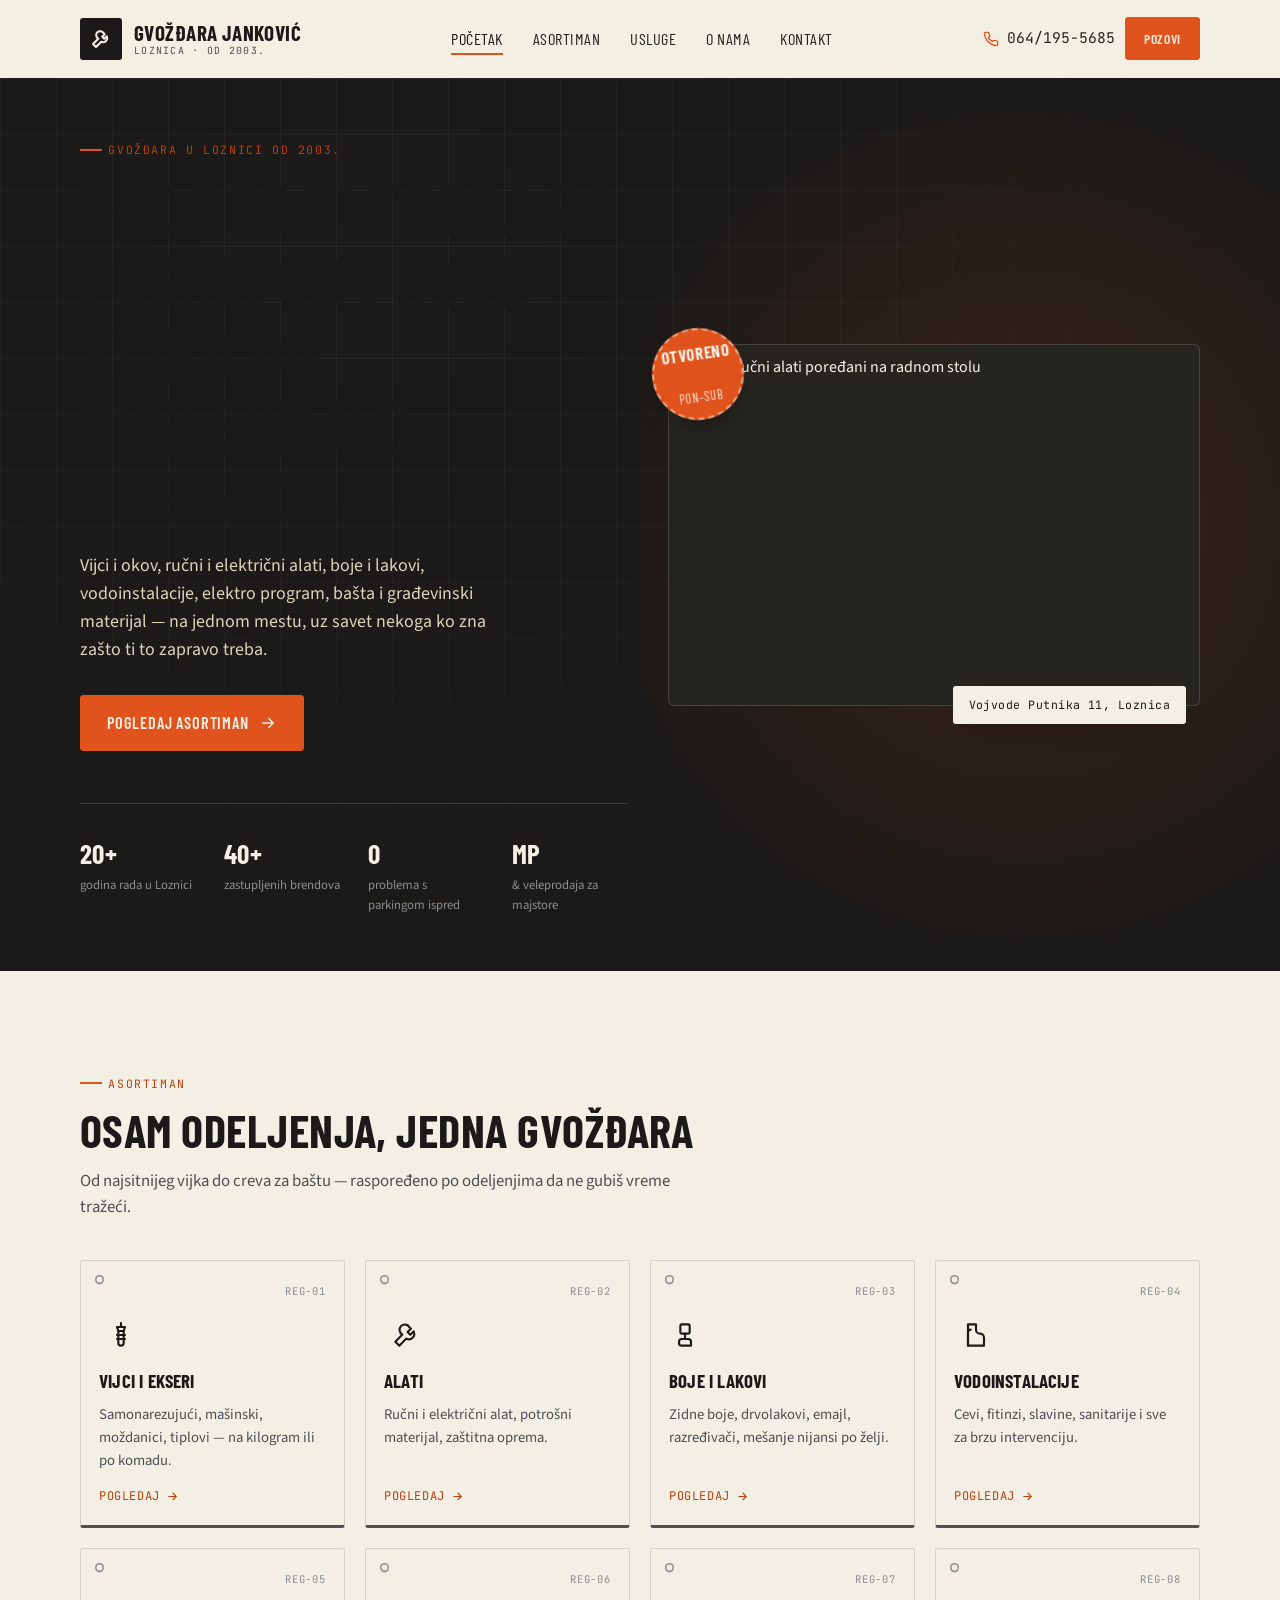
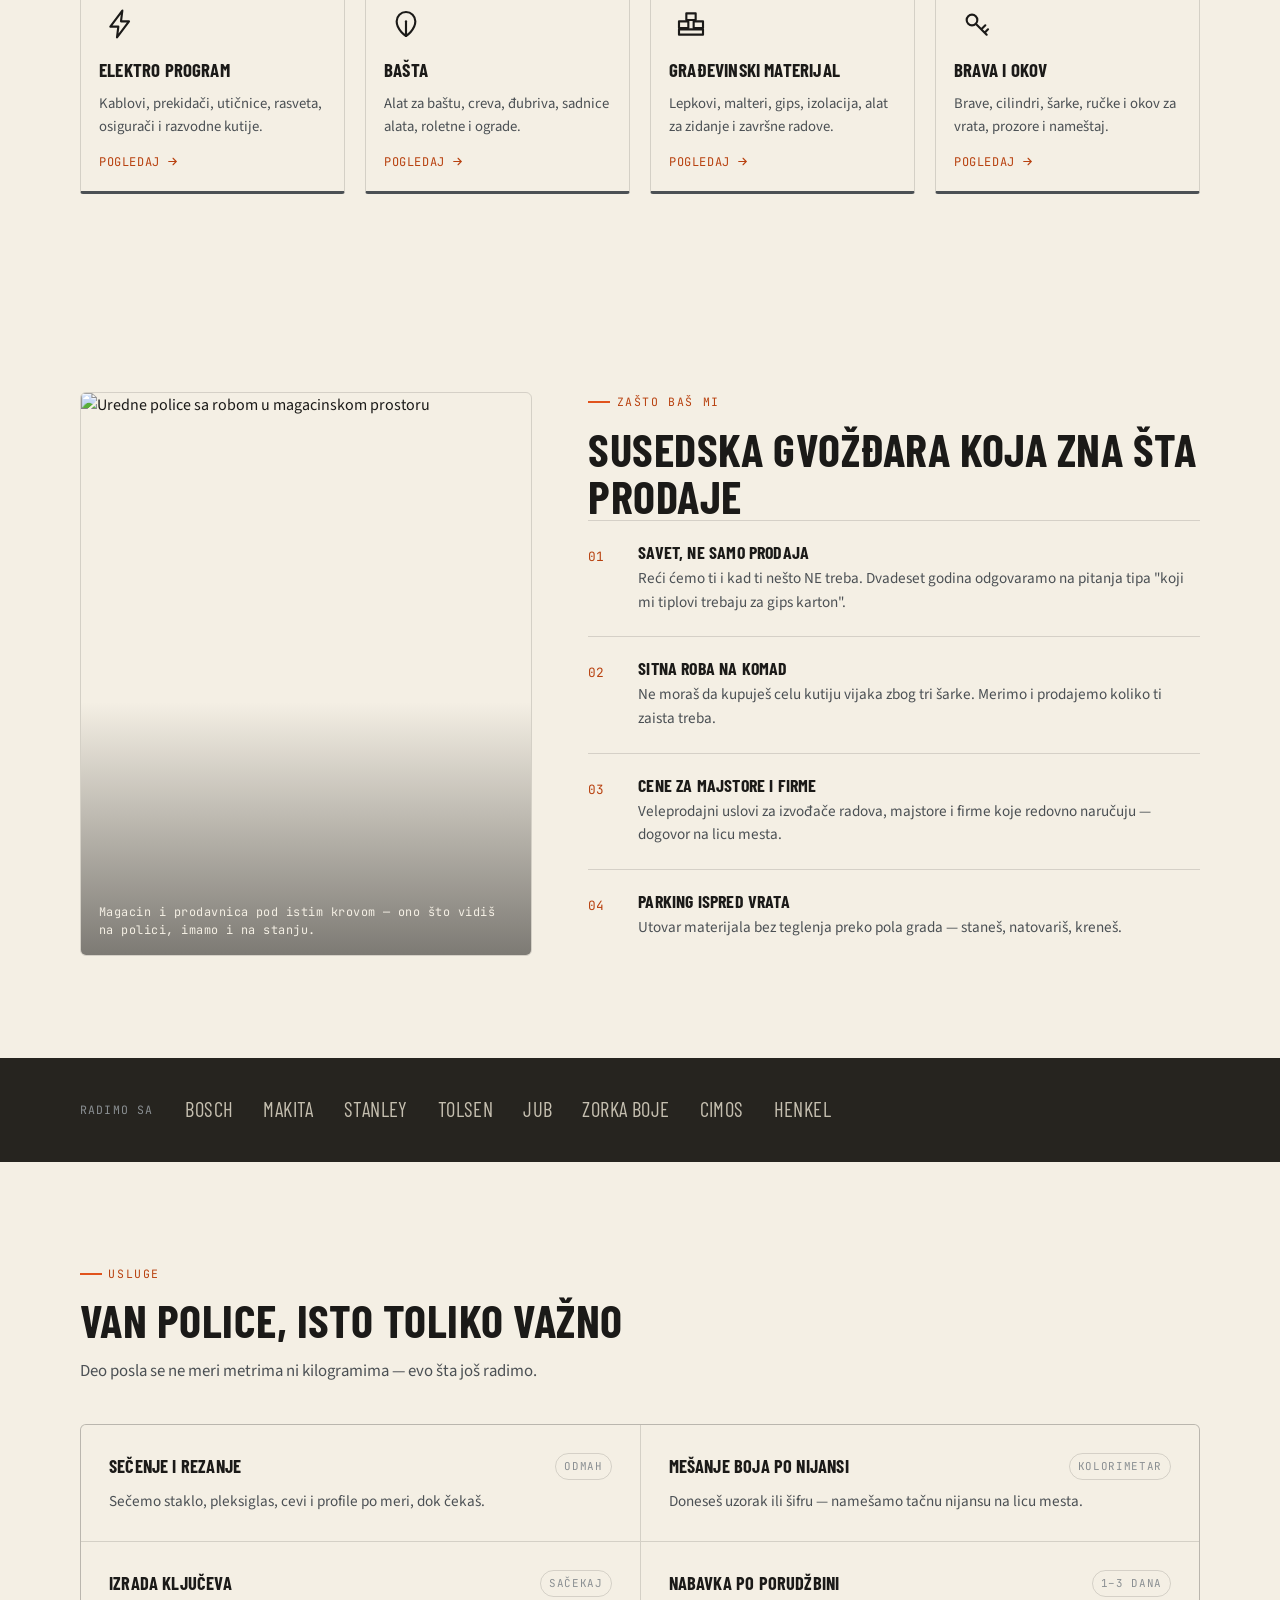
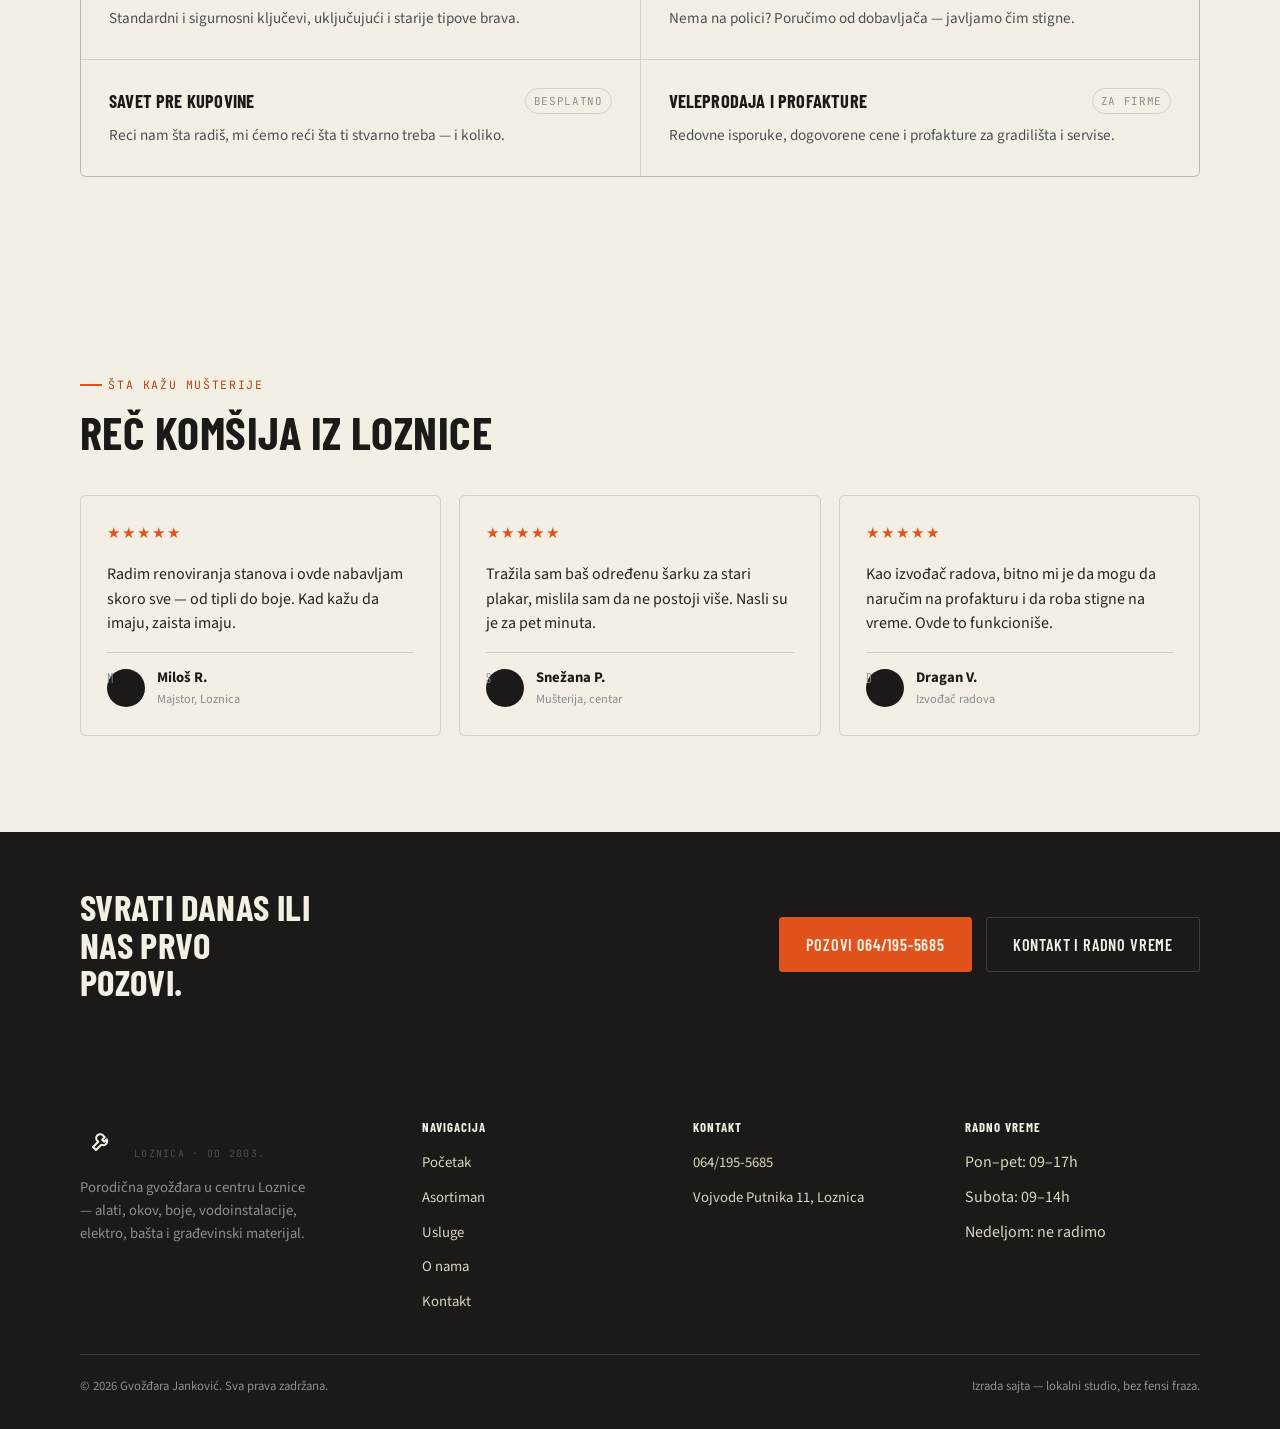
==== GvozdjaraKod/index.html @ a1b4991c "PocetniFajlovi" ====
<!doctype html>
<html lang="sr-Latn">
<head>
<meta charset="UTF-8">
<meta name="viewport" content="width=device-width, initial-scale=1.0">
<title>Gvožđara Janković — Alati, okov i građevinski materijal | Loznica</title>
<meta name="description" content="Gvožđara Janković u Loznici: vijci i okov, alati, boje i lakovi, vodoinstalacije, elektro program, bašta i građevinski materijal. Preko 20 godina na Vojvode Putnika 11.">
<link rel="canonical" href="https://gvozdjara-jankovic.rs/">

<meta property="og:type" content="website">
<meta property="og:site_name" content="Gvožđara Janković">
<meta property="og:title" content="Gvožđara Janković — Alati, okov i građevinski materijal | Loznica">
<meta property="og:description" content="Sve za majstore i domaćinstvo na jednom mestu — vijci, alati, boje, vodoinstalacije, elektro, bašta i građevinski materijal. Vojvode Putnika 11, Loznica.">
<meta property="og:image" content="https://images.unsplash.com/photo-1632496497047-706290273235?auto=format&fit=crop&w=1200&q=80">
<meta property="og:locale" content="sr_RS">
<meta name="twitter:card" content="summary_large_image">

<link rel="icon" type="image/svg+xml" href="assets/favicon.svg">
<link rel="preconnect" href="https://fonts.googleapis.com">
<link rel="preconnect" href="https://fonts.gstatic.com" crossorigin>
<link href="https://fonts.googleapis.com/css2?family=Barlow+Condensed:wght@500;600;700&family=Source+Sans+3:wght@400;500;600;700&family=JetBrains+Mono:wght@500&display=swap" rel="stylesheet">
<link rel="stylesheet" href="styles.css">
</head>
<body>

<a class="skip-link" href="#main">Preskoči na sadržaj</a>

<header class="site-header">
  <div class="container header-inner">
    <a class="brand" href="index.html" aria-label="Gvožđara Janković — početna">
      <span class="brand-mark" aria-hidden="true">
        <svg viewBox="0 0 24 24" fill="none" stroke="#F4EFE4" stroke-width="2" stroke-linecap="round" stroke-linejoin="round"><path d="M14.7 6.3a4 4 0 1 0-5.4 5.4L4 17l3 3 5.3-5.3a4 4 0 0 0 5.4-5.4l-2.5 2.5-2-2 2.5-2.5z"/></svg>
      </span>
      <span class="brand-text">
        <strong>Gvožđara Janković</strong>
        <span>Loznica · od 2003.</span>
      </span>
    </a>

    <nav class="main-nav" aria-label="Glavna navigacija">
      <ul>
        <li><a href="index.html" aria-current="page">Početak</a></li>
        <li><a href="asortiman.html">Asortiman</a></li>
        <li><a href="index.html#usluge">Usluge</a></li>
        <li><a href="o-nama.html">O nama</a></li>
        <li><a href="kontakt.html">Kontakt</a></li>
      </ul>
    </nav>

    <div class="header-actions">
      <a class="phone-link" href="tel:+381641955685">
        <svg viewBox="0 0 24 24" fill="none" stroke="currentColor" stroke-width="2" stroke-linecap="round" stroke-linejoin="round"><path d="M22 16.92v3a2 2 0 0 1-2.18 2 19.79 19.79 0 0 1-8.63-3.07 19.5 19.5 0 0 1-6-6 19.79 19.79 0 0 1-3.07-8.67A2 2 0 0 1 4.11 2h3a2 2 0 0 1 2 1.72c.127.96.361 1.903.7 2.81a2 2 0 0 1-.45 2.11L8.09 9.91a16 16 0 0 0 6 6l1.27-1.27a2 2 0 0 1 2.11-.45c.907.339 1.85.573 2.81.7A2 2 0 0 1 22 16.92z"/></svg>
        064/195-5685
      </a>
      <a class="btn btn-primary btn-sm" href="tel:+381641955685">Pozovi</a>
      <button class="nav-toggle" aria-label="Otvori meni" aria-expanded="false" aria-controls="mobile-nav">
        <svg class="icon-open" viewBox="0 0 24 24" fill="none" stroke="currentColor" stroke-width="2" stroke-linecap="round"><path d="M3 6h18M3 12h18M3 18h18"/></svg>
        <svg class="icon-close" viewBox="0 0 24 24" fill="none" stroke="currentColor" stroke-width="2" stroke-linecap="round"><path d="M6 6l12 12M18 6L6 18"/></svg>
      </button>
    </div>
  </div>
</header>

<nav class="mobile-nav" id="mobile-nav" aria-label="Mobilna navigacija">
  <ul>
    <li><a href="index.html">Početak</a></li>
    <li><a href="asortiman.html">Asortiman</a></li>
    <li><a href="index.html#usluge">Usluge</a></li>
    <li><a href="o-nama.html">O nama</a></li>
    <li><a href="kontakt.html">Kontakt</a></li>
  </ul>
  <div class="mobile-contact">
    <a href="tel:+381641955685">064/195-5685</a>
    <span>Vojvode Putnika 11, Loznica</span>
    <span>Radnim danima 09–17h · subotom 09–14h</span>
  </div>
</nav>

<main id="main">

  <!-- HERO -->
  <section class="hero">
    <div class="container hero-inner">
      <div class="hero-copy">
        <span class="kicker">Gvožđara u Loznici od 2003.</span>
        <h1>Sve što ti treba za posao, od prvog vijka do poslednjeg premaza.</h1>
        <p class="hero-sub">Vijci i okov, ručni i električni alati, boje i lakovi, vodoinstalacije, elektro program, bašta i građevinski materijal — na jednom mestu, uz savet nekoga ko zna zašto ti to zapravo treba.</p>
        <div class="hero-cta">
          <a class="btn btn-primary" href="asortiman.html">
            Pogledaj asortiman
            <svg viewBox="0 0 24 24" fill="none" stroke="currentColor" stroke-width="2" stroke-linecap="round" stroke-linejoin="round"><path d="M5 12h14M13 6l6 6-6 6"/></svg>
          </a>
          <a class="btn btn-outline" href="https://www.google.com/maps/place/Gvozdjara/@44.53422077107398,19.223158176831543,17z" target="_blank" rel="noopener">
            Kako do nas
          </a>
        </div>

        <div class="hero-trust">
          <div class="trust-item"><strong>20+</strong><span>godina rada u Loznici</span></div>
          <div class="trust-item"><strong>40+</strong><span>zastupljenih brendova</span></div>
          <div class="trust-item"><strong>0</strong><span>problema s parkingom ispred</span></div>
          <div class="trust-item"><strong>MP</strong><span>&amp; veleprodaja za majstore</span></div>
        </div>
      </div>

      <div class="hero-visual">
        <div class="hero-frame">
          <!-- Photo: Alexander Andrews, Unsplash (unsplash.com/photos/4P6J1ns-FZo) -->
          <img src="https://images.unsplash.com/photo-1632496497047-706290273235?auto=format&fit=crop&w=1200&q=80" alt="Razni ručni alati poređani na radnom stolu" loading="eager" width="1200" height="800">
        </div>
        <div class="hero-badge" aria-hidden="true"><strong>OTVORENO</strong>pon–sub</div>
        <div class="hero-caption">Vojvode Putnika 11, Loznica</div>
      </div>
    </div>
  </section>

  <!-- CATEGORIES -->
  <section id="asortiman" aria-labelledby="cat-heading">
    <div class="container">
      <div class="section-head reveal">
        <span class="kicker">Asortiman</span>
        <h2 id="cat-heading">Osam odeljenja, jedna gvožđara</h2>
        <p>Od najsitnijeg vijka do creva za baštu — raspoređeno po odeljenjima da ne gubiš vreme tražeći.</p>
      </div>

      <div class="category-grid reveal-stagger">

        <a class="category-card" href="asortiman.html#vijci">
          <span class="tag-code">REG-01</span>
          <span class="card-icon" aria-hidden="true">
            <svg viewBox="0 0 24 24" fill="none" stroke="currentColor" stroke-width="1.6" stroke-linecap="round" stroke-linejoin="round"><path d="M12 3v3M9 6h6l-1 3H10L9 6z"/><path d="M10 9v9a2 2 0 0 0 4 0V9"/><path d="M9 15h6M9 12h6"/></svg>
          </span>
          <h3>Vijci i ekseri</h3>
          <p>Samonarezujući, mašinski, moždanici, tiplovi — na kilogram ili po komadu.</p>
          <span class="card-link">Pogledaj<svg viewBox="0 0 24 24" fill="none" stroke="currentColor" stroke-width="2" stroke-linecap="round"><path d="M5 12h14M13 6l6 6-6 6"/></svg></span>
        </a>

        <a class="category-card" href="asortiman.html#alati">
          <span class="tag-code">REG-02</span>
          <span class="card-icon" aria-hidden="true">
            <svg viewBox="0 0 24 24" fill="none" stroke="currentColor" stroke-width="1.6" stroke-linecap="round" stroke-linejoin="round"><path d="M14.7 6.3a4 4 0 1 0-5.4 5.4L4 17l3 3 5.3-5.3a4 4 0 0 0 5.4-5.4l-2.5 2.5-2-2 2.5-2.5z"/></svg>
          </span>
          <h3>Alati</h3>
          <p>Ručni i električni alat, potrošni materijal, zaštitna oprema.</p>
          <span class="card-link">Pogledaj<svg viewBox="0 0 24 24" fill="none" stroke="currentColor" stroke-width="2" stroke-linecap="round"><path d="M5 12h14M13 6l6 6-6 6"/></svg></span>
        </a>

        <a class="category-card" href="asortiman.html#boje">
          <span class="tag-code">REG-03</span>
          <span class="card-icon" aria-hidden="true">
            <svg viewBox="0 0 24 24" fill="none" stroke="currentColor" stroke-width="1.6" stroke-linecap="round" stroke-linejoin="round"><rect x="4" y="4" width="7" height="7" rx="1"/><path d="M7.5 11v4"/><path d="M5 15h5a2 2 0 0 1 2 2v3H5a2 2 0 0 1-2-2v-1a2 2 0 0 1 2-2z"/></svg>
          </span>
          <h3>Boje i lakovi</h3>
          <p>Zidne boje, drvolakovi, emajl, razređivači, mešanje nijansi po želji.</p>
          <span class="card-link">Pogledaj<svg viewBox="0 0 24 24" fill="none" stroke="currentColor" stroke-width="2" stroke-linecap="round"><path d="M5 12h14M13 6l6 6-6 6"/></svg></span>
        </a>

        <a class="category-card" href="asortiman.html#vodoinstalacije">
          <span class="tag-code">REG-04</span>
          <span class="card-icon" aria-hidden="true">
            <svg viewBox="0 0 24 24" fill="none" stroke="currentColor" stroke-width="1.6" stroke-linecap="round" stroke-linejoin="round"><path d="M6 4h6v4a3 3 0 0 0 3 3v0a3 3 0 0 1 3 3v6H6z"/><path d="M6 20V10a2 2 0 0 1 2-2"/></svg>
          </span>
          <h3>Vodoinstalacije</h3>
          <p>Cevi, fitinzi, slavine, sanitarije i sve za brzu intervenciju.</p>
          <span class="card-link">Pogledaj<svg viewBox="0 0 24 24" fill="none" stroke="currentColor" stroke-width="2" stroke-linecap="round"><path d="M5 12h14M13 6l6 6-6 6"/></svg></span>
        </a>

        <a class="category-card" href="asortiman.html#elektro">
          <span class="tag-code">REG-05</span>
          <span class="card-icon" aria-hidden="true">
            <svg viewBox="0 0 24 24" fill="none" stroke="currentColor" stroke-width="1.6" stroke-linecap="round" stroke-linejoin="round"><path d="M13 2 4 14h6l-1 8 9-12h-6l1-8z"/></svg>
          </span>
          <h3>Elektro program</h3>
          <p>Kablovi, prekidači, utičnice, rasveta, osigurači i razvodne kutije.</p>
          <span class="card-link">Pogledaj<svg viewBox="0 0 24 24" fill="none" stroke="currentColor" stroke-width="2" stroke-linecap="round"><path d="M5 12h14M13 6l6 6-6 6"/></svg></span>
        </a>

        <a class="category-card" href="asortiman.html#basta">
          <span class="tag-code">REG-06</span>
          <span class="card-icon" aria-hidden="true">
            <svg viewBox="0 0 24 24" fill="none" stroke="currentColor" stroke-width="1.6" stroke-linecap="round" stroke-linejoin="round"><path d="M12 21s7-4.5 7-11a7 7 0 0 0-14 0c0 6.5 7 11 7 11z"/><path d="M12 21V10"/></svg>
          </span>
          <h3>Bašta</h3>
          <p>Alat za baštu, creva, đubriva, sadnice alata, roletne i ograde.</p>
          <span class="card-link">Pogledaj<svg viewBox="0 0 24 24" fill="none" stroke="currentColor" stroke-width="2" stroke-linecap="round"><path d="M5 12h14M13 6l6 6-6 6"/></svg></span>
        </a>

        <a class="category-card" href="asortiman.html#gradjevinski">
          <span class="tag-code">REG-07</span>
          <span class="card-icon" aria-hidden="true">
            <svg viewBox="0 0 24 24" fill="none" stroke="currentColor" stroke-width="1.6" stroke-linecap="round" stroke-linejoin="round"><rect x="3" y="10" width="7" height="5"/><rect x="14" y="10" width="7" height="5"/><rect x="8.5" y="4" width="7" height="5"/><rect x="3" y="16" width="18" height="4"/></svg>
          </span>
          <h3>Građevinski materijal</h3>
          <p>Lepkovi, malteri, gips, izolacija, alat za zidanje i završne radove.</p>
          <span class="card-link">Pogledaj<svg viewBox="0 0 24 24" fill="none" stroke="currentColor" stroke-width="2" stroke-linecap="round"><path d="M5 12h14M13 6l6 6-6 6"/></svg></span>
        </a>

        <a class="category-card" href="asortiman.html#brava">
          <span class="tag-code">REG-08</span>
          <span class="card-icon" aria-hidden="true">
            <svg viewBox="0 0 24 24" fill="none" stroke="currentColor" stroke-width="1.6" stroke-linecap="round" stroke-linejoin="round"><circle cx="9" cy="9" r="4"/><path d="M12 12 20 20M16 16l3-3M18.5 18.5 21 16"/></svg>
          </span>
          <h3>Brava i okov</h3>
          <p>Brave, cilindri, šarke, ručke i okov za vrata, prozore i nameštaj.</p>
          <span class="card-link">Pogledaj<svg viewBox="0 0 24 24" fill="none" stroke="currentColor" stroke-width="2" stroke-linecap="round"><path d="M5 12h14M13 6l6 6-6 6"/></svg></span>
        </a>

      </div>
    </div>
  </section>

  <!-- WHY US -->
  <section aria-labelledby="why-heading">
    <div class="container why-split">
      <figure class="why-photo reveal">
        <!-- Photo: Hannah Shedrow, Unsplash (unsplash.com/photos/IVEvcdC61D8) -->
        <img src="https://images.unsplash.com/photo-1690986469727-1ed8bcdf6384?auto=format&fit=crop&w=1000&q=80" alt="Uredne police sa robom u magacinskom prostoru" loading="lazy" width="1000" height="1250">
        <figcaption>Magacin i prodavnica pod istim krovom — ono što vidiš na polici, imamo i na stanju.</figcaption>
      </figure>

      <div class="reveal">
        <span class="kicker">Zašto baš mi</span>
        <h2 id="why-heading">Susedska gvožđara koja zna šta prodaje</h2>

        <div class="why-item">
          <span class="why-num">01</span>
          <div>
            <h3>Savet, ne samo prodaja</h3>
            <p>Reći ćemo ti i kad ti nešto NE treba. Dvadeset godina odgovaramo na pitanja tipa "koji mi tiplovi trebaju za gips karton".</p>
          </div>
        </div>
        <div class="why-item">
          <span class="why-num">02</span>
          <div>
            <h3>Sitna roba na komad</h3>
            <p>Ne moraš da kupuješ celu kutiju vijaka zbog tri šarke. Merimo i prodajemo koliko ti zaista treba.</p>
          </div>
        </div>
        <div class="why-item">
          <span class="why-num">03</span>
          <div>
            <h3>Cene za majstore i firme</h3>
            <p>Veleprodajni uslovi za izvođače radova, majstore i firme koje redovno naručuju — dogovor na licu mesta.</p>
          </div>
        </div>
        <div class="why-item">
          <span class="why-num">04</span>
          <div>
            <h3>Parking ispred vrata</h3>
            <p>Utovar materijala bez teglenja preko pola grada — staneš, natovariš, kreneš.</p>
          </div>
        </div>
      </div>
    </div>
  </section>

  <!-- BRANDS -->
  <section class="brands-strip">
    <div class="container">
      <span class="brands-label">Radimo sa</span>
      <ul class="brand-list">
        <li>Bosch</li>
        <li>Makita</li>
        <li>Stanley</li>
        <li>Tolsen</li>
        <li>Jub</li>
        <li>Zorka Boje</li>
        <li>Cimos</li>
        <li>Henkel</li>
      </ul>
    </div>
  </section>

  <!-- SERVICES -->
  <section id="usluge" aria-labelledby="usluge-heading">
    <div class="container">
      <div class="section-head reveal">
        <span class="kicker">Usluge</span>
        <h2 id="usluge-heading">Van police, isto toliko važno</h2>
        <p>Deo posla se ne meri metrima ni kilogramima — evo šta još radimo.</p>
      </div>

      <div class="service-list reveal">
        <article class="service-item">
          <div class="service-top">
            <h3>Sečenje i rezanje</h3>
            <span class="service-tag">Odmah</span>
          </div>
          <p>Sečemo staklo, pleksiglas, cevi i profile po meri, dok čekaš.</p>
        </article>
        <article class="service-item">
          <div class="service-top">
            <h3>Mešanje boja po nijansi</h3>
            <span class="service-tag">Kolorimetar</span>
          </div>
          <p>Doneseš uzorak ili šifru — namešamo tačnu nijansu na licu mesta.</p>
        </article>
        <article class="service-item">
          <div class="service-top">
            <h3>Izrada ključeva</h3>
            <span class="service-tag">Sačekaj</span>
          </div>
          <p>Standardni i sigurnosni ključevi, uključujući i starije tipove brava.</p>
        </article>
        <article class="service-item">
          <div class="service-top">
            <h3>Nabavka po porudžbini</h3>
            <span class="service-tag">1–3 dana</span>
          </div>
          <p>Nema na polici? Poručimo od dobavljača — javljamo čim stigne.</p>
        </article>
        <article class="service-item">
          <div class="service-top">
            <h3>Savet pre kupovine</h3>
            <span class="service-tag">Besplatno</span>
          </div>
          <p>Reci nam šta radiš, mi ćemo reći šta ti stvarno treba — i koliko.</p>
        </article>
        <article class="service-item">
          <div class="service-top">
            <h3>Veleprodaja i profakture</h3>
            <span class="service-tag">Za firme</span>
          </div>
          <p>Redovne isporuke, dogovorene cene i profakture za gradilišta i servise.</p>
        </article>
      </div>
    </div>
  </section>

  <!-- TESTIMONIALS -->
  <section aria-labelledby="test-heading">
    <div class="container">
      <div class="section-head reveal">
        <span class="kicker">Šta kažu mušterije</span>
        <h2 id="test-heading">Reč komšija iz Loznice</h2>
      </div>

      <div class="testimonial-grid reveal-stagger">
        <article class="testimonial">
          <div class="stars" aria-hidden="true">★★★★★</div>
          <p class="quote">Radim renoviranja stanova i ovde nabavljam skoro sve — od tipli do boje. Kad kažu da imaju, zaista imaju.</p>
          <div class="who">
            <span class="who-avatar" aria-hidden="true">M</span>
            <div><strong>Miloš R.</strong><span>Majstor, Loznica</span></div>
          </div>
        </article>
        <article class="testimonial">
          <div class="stars" aria-hidden="true">★★★★★</div>
          <p class="quote">Tražila sam baš određenu šarku za stari plakar, mislila sam da ne postoji više. Nasli su je za pet minuta.</p>
          <div class="who">
            <span class="who-avatar" aria-hidden="true">S</span>
            <div><strong>Snežana P.</strong><span>Mušterija, centar</span></div>
          </div>
        </article>
        <article class="testimonial">
          <div class="stars" aria-hidden="true">★★★★★</div>
          <p class="quote">Kao izvođač radova, bitno mi je da mogu da naručim na profakturu i da roba stigne na vreme. Ovde to funkcioniše.</p>
          <div class="who">
            <span class="who-avatar" aria-hidden="true">D</span>
            <div><strong>Dragan V.</strong><span>Izvođač radova</span></div>
          </div>
        </article>
      </div>
    </div>
  </section>

  <!-- CTA BAND -->
  <section class="cta-band on-dark">
    <div class="container">
      <h2>Svrati danas ili nas prvo pozovi.</h2>
      <div class="cta-actions">
        <a class="btn btn-primary" href="tel:+381641955685">Pozovi 064/195-5685</a>
        <a class="btn btn-outline" href="kontakt.html">Kontakt i radno vreme</a>
      </div>
    </div>
  </section>

</main>

<footer class="site-footer">
  <div class="container">
    <div class="footer-grid">
      <div class="footer-brand">
        <a class="brand" href="index.html" aria-label="Gvožđara Janković — početna">
          <span class="brand-mark" aria-hidden="true">
            <svg viewBox="0 0 24 24" fill="none" stroke="#F4EFE4" stroke-width="2" stroke-linecap="round" stroke-linejoin="round"><path d="M14.7 6.3a4 4 0 1 0-5.4 5.4L4 17l3 3 5.3-5.3a4 4 0 0 0 5.4-5.4l-2.5 2.5-2-2 2.5-2.5z"/></svg>
          </span>
          <span class="brand-text">
            <strong>Gvožđara Janković</strong>
            <span>Loznica · od 2003.</span>
          </span>
        </a>
        <p>Porodična gvožđara u centru Loznice — alati, okov, boje, vodoinstalacije, elektro, bašta i građevinski materijal.</p>
      </div>

      <div class="footer-col">
        <h4>Navigacija</h4>
        <ul>
          <li><a href="index.html">Početak</a></li>
          <li><a href="asortiman.html">Asortiman</a></li>
          <li><a href="index.html#usluge">Usluge</a></li>
          <li><a href="o-nama.html">O nama</a></li>
          <li><a href="kontakt.html">Kontakt</a></li>
        </ul>
      </div>

      <div class="footer-col">
        <h4>Kontakt</h4>
        <ul>
          <li><a href="tel:+381641955685">064/195-5685</a></li>
          <li><a href="https://www.google.com/maps/place/Gvozdjara/@44.53422077107398,19.223158176831543,17z" target="_blank" rel="noopener">Vojvode Putnika 11, Loznica</a></li>
        </ul>
      </div>

      <div class="footer-col">
        <h4>Radno vreme</h4>
        <ul>
          <li>Pon–pet: 09–17h</li>
          <li>Subota: 09–14h</li>
          <li>Nedeljom: ne radimo</li>
        </ul>
      </div>
    </div>

    <div class="footer-bottom">
      <span>© <span id="year">2026</span> Gvožđara Janković. Sva prava zadržana.</span>
      <span>Izrada sajta — lokalni studio, bez fensi fraza.</span>
    </div>
  </div>
</footer>

<script src="main.js"></script>
<script>document.getElementById('year').textContent = new Date().getFullYear();</script>
</body>
</html>
---- GvozdjaraKod/styles.css ----
/* =========================================================
   GVOZDJARA JANKOVIC — stylesheet
   Design tokens: deep charcoal / warm paper / muted steel / safety-orange accent
   Type: Barlow Condensed (display) + Source Sans 3 (body) + JetBrains Mono (tags)
   ========================================================= */

:root{
  --charcoal:#1b1a18;
  --charcoal-soft:#26241f;
  --charcoal-softer:#312e28;
  --paper:#f4efe4;
  --paper-dim:#e9e2d0;
  --paper-dimmer:#ddd4bd;
  --steel:#8a8f92;
  --steel-dark:#4b5054;
  --steel-darker:#33373a;
  --accent:#e1531c;
  --accent-dark:#b8410f;
  --accent-soft:rgba(225,83,28,.13);
  --line:rgba(27,26,24,.14);
  --line-invert:rgba(244,239,228,.16);
  --shadow-card:0 14px 30px -16px rgba(15,13,10,.45);
  --shadow-card-hover:0 20px 38px -16px rgba(15,13,10,.55);
  --radius-s:3px;
  --radius-m:6px;
  --font-display:"Barlow Condensed", "Arial Narrow", sans-serif;
  --font-body:"Source Sans 3", "Segoe UI", sans-serif;
  --font-mono:"JetBrains Mono", "Courier New", monospace;
  --ease-out:cubic-bezier(.16,1,.3,1);
  --container:1200px;
}

/* ---------- Reset ---------- */
*,*::before,*::after{box-sizing:border-box;}
html{scroll-behavior:smooth;}
body{margin:0;}
img{max-width:100%;display:block;}
h1,h2,h3,h4,p,figure{margin:0;}
ul{margin:0;padding:0;list-style:none;}
a{color:inherit;text-decoration:none;}
button{font:inherit;color:inherit;background:none;border:0;cursor:pointer;}
input,textarea{font:inherit;color:inherit;}
svg{display:block;}

@media (prefers-reduced-motion: reduce){
  html{scroll-behavior:auto;}
  *,*::before,*::after{
    animation-duration:.001ms !important;
    animation-iteration-count:1 !important;
    transition-duration:.001ms !important;
    scroll-behavior:auto !important;
  }
}

/* ---------- Base ---------- */
body{
  background:var(--paper);
  color:var(--charcoal);
  font-family:var(--font-body);
  font-size:16px;
  line-height:1.55;
  -webkit-font-smoothing:antialiased;
}

.container{
  width:100%;
  max-width:var(--container);
  margin-inline:auto;
  padding-inline:20px;
}
@media(min-width:720px){ .container{padding-inline:32px;} }
@media(min-width:1100px){ .container{padding-inline:40px;} }

section{padding:64px 0;}
@media(min-width:900px){ section{padding:96px 0;} }

.section-tight{padding:48px 0;}

/* eyebrow / kicker */
.kicker{
  display:inline-flex;
  align-items:center;
  gap:.55em;
  font-family:var(--font-mono);
  font-size:.72rem;
  letter-spacing:.14em;
  text-transform:uppercase;
  color:var(--accent-dark);
  margin-bottom:14px;
}
.kicker::before{
  content:"";
  width:22px;
  height:2px;
  background:var(--accent);
  display:inline-block;
}
.on-dark .kicker{color:var(--accent);}
.on-dark .kicker::before{background:var(--accent);}

h1,h2,h3,h4{
  font-family:var(--font-display);
  font-weight:700;
  letter-spacing:.01em;
  text-transform:uppercase;
  line-height:1.02;
  color:var(--charcoal);
}
.on-dark, .on-dark h1, .on-dark h2, .on-dark h3, .on-dark h4{ color:var(--paper); }

h1{font-size:clamp(2.4rem,6.2vw,4.4rem);}
h2{font-size:clamp(1.9rem,4.6vw,2.9rem);}
h3{font-size:clamp(1.3rem,2.6vw,1.6rem);}
h4{font-size:1.05rem;letter-spacing:.04em;}

.section-head{
  max-width:640px;
  margin-bottom:40px;
}
.section-head p{color:var(--steel-dark);font-size:1.05rem;margin-top:14px;}
.on-dark .section-head p{color:var(--paper-dimmer);}
.section-head--center{margin-inline:auto;text-align:center;}

p.lede{font-size:1.15rem;color:var(--steel-dark);}

/* ---------- Buttons ---------- */
.btn{
  display:inline-flex;
  align-items:center;
  gap:10px;
  padding:14px 26px;
  font-family:var(--font-display);
  font-size:1.02rem;
  font-weight:600;
  letter-spacing:.05em;
  text-transform:uppercase;
  border-radius:var(--radius-s);
  border:1.5px solid transparent;
  transition:transform .18s var(--ease-out), box-shadow .18s var(--ease-out), background-color .18s var(--ease-out), border-color .18s var(--ease-out), color .18s var(--ease-out);
  white-space:nowrap;
}
.btn:active{transform:translateY(1px);}
.btn-primary{
  background:var(--accent);
  color:var(--paper);
  border-color:var(--accent);
}
.btn-primary:hover{background:var(--accent-dark);border-color:var(--accent-dark);box-shadow:0 10px 22px -10px rgba(225,83,28,.55);}
.btn-outline{
  background:transparent;
  color:var(--charcoal);
  border-color:var(--charcoal);
}
.btn-outline:hover{background:var(--charcoal);color:var(--paper);}
.on-dark .btn-outline{color:var(--paper);border-color:var(--line-invert);}
.on-dark .btn-outline:hover{background:var(--paper);color:var(--charcoal);border-color:var(--paper);}
.btn-ghost{
  color:var(--charcoal);
  padding-inline:0;
  border-bottom:1.5px solid var(--charcoal);
  border-radius:0;
}
.btn-ghost:hover{color:var(--accent-dark);border-color:var(--accent-dark);}
.btn-sm{padding:10px 18px;font-size:.85rem;}
.btn svg{width:18px;height:18px;flex:none;}

/* ---------- Skip link ---------- */
.skip-link{
  position:absolute;
  left:16px;
  top:-60px;
  background:var(--accent);
  color:var(--paper);
  padding:12px 18px;
  font-family:var(--font-display);
  text-transform:uppercase;
  letter-spacing:.06em;
  z-index:200;
  border-radius:var(--radius-s);
  transition:top .18s var(--ease-out);
}
.skip-link:focus{top:16px;}

/* ---------- Focus states ---------- */
a:focus-visible,
button:focus-visible,
input:focus-visible,
textarea:focus-visible,
.category-card:focus-visible{
  outline:3px solid var(--accent);
  outline-offset:3px;
  border-radius:2px;
}

/* =========================================================
   HEADER
   ========================================================= */
.site-header{
  position:sticky;
  top:0;
  z-index:100;
  background:rgba(244,239,228,.86);
  border-bottom:1px solid transparent;
  transition:background-color .25s var(--ease-out), border-color .25s var(--ease-out), box-shadow .25s var(--ease-out);
}
@supports(backdrop-filter:blur(6px)){
  .site-header{backdrop-filter:blur(10px) saturate(1.1);}
}
.site-header.is-scrolled{
  background:rgba(244,239,228,.94);
  border-bottom-color:var(--line);
  box-shadow:0 8px 24px -18px rgba(0,0,0,.35);
}

.header-inner{
  display:flex;
  align-items:center;
  justify-content:space-between;
  gap:20px;
  padding-block:16px;
}

.brand{
  display:flex;
  align-items:center;
  gap:12px;
  font-family:var(--font-display);
  color:var(--charcoal);
}
.brand-mark{
  width:42px;height:42px;
  flex:none;
  border-radius:var(--radius-s);
  background:var(--charcoal);
  display:grid;
  place-items:center;
}
.brand-mark svg{width:24px;height:24px;}
.brand-text{display:flex;flex-direction:column;line-height:1;}
.brand-text strong{
  font-size:1.32rem;
  letter-spacing:.02em;
  text-transform:uppercase;
}
.brand-text span{
  font-family:var(--font-mono);
  font-size:.62rem;
  letter-spacing:.13em;
  text-transform:uppercase;
  color:var(--steel-dark);
  margin-top:3px;
}

.main-nav{display:none;}
.main-nav ul{display:flex;align-items:center;gap:2px;}
.main-nav a{
  display:inline-block;
  padding:10px 14px;
  font-family:var(--font-display);
  font-size:1.02rem;
  letter-spacing:.03em;
  text-transform:uppercase;
  color:var(--charcoal-soft);
  border-radius:var(--radius-s);
  position:relative;
  transition:color .18s var(--ease-out);
}
.main-nav a::after{
  content:"";
  position:absolute;
  left:14px;right:14px;
  bottom:6px;
  height:2px;
  background:var(--accent);
  transform:scaleX(0);
  transform-origin:left;
  transition:transform .2s var(--ease-out);
}
.main-nav a:hover{color:var(--charcoal);}
.main-nav a:hover::after,
.main-nav a[aria-current="page"]::after{transform:scaleX(1);}
.main-nav a[aria-current="page"]{color:var(--charcoal);}

.header-actions{display:flex;align-items:center;gap:10px;}
.phone-link{
  display:none;
  align-items:center;
  gap:8px;
  font-family:var(--font-mono);
  font-size:.92rem;
  color:var(--charcoal-soft);
}
.phone-link svg{width:16px;height:16px;color:var(--accent);}

.nav-toggle{
  display:grid;
  place-items:center;
  width:44px;height:44px;
  border:1px solid var(--line);
  border-radius:var(--radius-s);
  background:var(--paper);
}
.nav-toggle svg{width:20px;height:20px;}
.nav-toggle .icon-close{display:none;}
.nav-toggle[aria-expanded="true"] .icon-open{display:none;}
.nav-toggle[aria-expanded="true"] .icon-close{display:block;}

@media(min-width:960px){
  .main-nav{display:block;}
  .nav-toggle{display:none;}
  .phone-link{display:inline-flex;}
}

/* Mobile nav panel */
.mobile-nav{
  position:fixed;
  inset:0;
  top:0;
  z-index:99;
  background:var(--charcoal);
  color:var(--paper);
  padding:100px 24px 40px;
  transform:translateX(100%);
  transition:transform .32s var(--ease-out);
  overflow-y:auto;
}
.mobile-nav.is-open{transform:translateX(0);}
.mobile-nav ul{display:flex;flex-direction:column;gap:6px;}
.mobile-nav a{
  display:block;
  padding:16px 4px;
  font-family:var(--font-display);
  font-size:2rem;
  text-transform:uppercase;
  border-bottom:1px solid var(--line-invert);
}
.mobile-nav .mobile-contact{
  margin-top:32px;
  padding-top:24px;
  border-top:1px solid var(--line-invert);
  display:flex;
  flex-direction:column;
  gap:14px;
  font-family:var(--font-mono);
  font-size:.95rem;
  color:var(--paper-dimmer);
}
.mobile-nav .mobile-contact a{border:0;padding:0;font-family:var(--font-mono);font-size:.95rem;text-transform:none;color:var(--accent);}
body.nav-locked{overflow:hidden;}

@media(min-width:960px){ .mobile-nav{display:none;} }

/* =========================================================
   HERO
   ========================================================= */
.hero{
  position:relative;
  background:var(--charcoal);
  color:var(--paper);
  overflow:hidden;
  padding-top:56px;
  padding-bottom:56px;
}
.hero::before{
  /* faint grid, hero-only texture */
  content:"";
  position:absolute;
  inset:0;
  background-image:
    linear-gradient(var(--line-invert) 1px, transparent 1px),
    linear-gradient(90deg, var(--line-invert) 1px, transparent 1px);
  background-size:56px 56px;
  opacity:.35;
  mask-image:radial-gradient(ellipse at 30% 20%, black, transparent 75%);
}
.hero::after{
  content:"";
  position:absolute;
  right:-10%;
  top:-20%;
  width:60%;
  height:140%;
  background:radial-gradient(circle, rgba(225,83,28,.16), transparent 60%);
  pointer-events:none;
}
.hero-inner{
  position:relative;
  z-index:1;
  display:grid;
  gap:44px;
  align-items:center;
}
@media(min-width:900px){
  .hero-inner{grid-template-columns:1.05fr .95fr;gap:40px;}
}

.hero-copy .kicker{opacity:0;transform:translateY(10px);animation:rise .5s var(--ease-out) forwards;animation-delay:.05s;}
.hero-copy h1{opacity:0;transform:translateY(14px);animation:rise .6s var(--ease-out) forwards;animation-delay:.15s;}
.hero-copy .hero-sub{opacity:0;transform:translateY(14px);animation:rise .6s var(--ease-out) forwards;animation-delay:.28s;
  margin-top:20px;max-width:46ch;font-size:1.12rem;color:var(--paper-dimmer);}
.hero-cta{opacity:0;transform:translateY(14px);animation:rise .6s var(--ease-out) forwards;animation-delay:.4s;
  display:flex;flex-wrap:wrap;gap:14px;margin-top:32px;}
.hero-trust{opacity:0;transform:translateY(14px);animation:rise .6s var(--ease-out) forwards;animation-delay:.52s;
  display:grid;grid-template-columns:repeat(2,1fr);gap:22px 28px;margin-top:52px;padding-top:28px;border-top:1px solid var(--line-invert);}
@media(min-width:560px){ .hero-trust{grid-template-columns:repeat(4,1fr);} }
.trust-item strong{
  display:block;font-family:var(--font-display);font-size:1.7rem;letter-spacing:.01em;color:var(--paper);
}
.trust-item span{
  display:block;font-size:.8rem;color:var(--steel);margin-top:2px;
}

@keyframes rise{
  to{opacity:1;transform:translateY(0);}
}
@media(prefers-reduced-motion: reduce){
  .hero-copy .kicker,.hero-copy h1,.hero-copy .hero-sub,.hero-cta,.hero-trust{
    opacity:1;transform:none;animation:none;
  }
}

.hero-visual{
  position:relative;
  opacity:0;
  transform:translateY(16px) scale(.99);
  animation:rise .7s var(--ease-out) forwards;
  animation-delay:.3s;
}
@media(prefers-reduced-motion: reduce){ .hero-visual{opacity:1;transform:none;animation:none;} }
.hero-frame{
  position:relative;
  border:1px solid var(--line-invert);
  padding:10px;
  border-radius:var(--radius-m);
  background:var(--charcoal-soft);
}
.hero-frame img{
  width:100%;
  height:340px;
  object-fit:cover;
  border-radius:2px;
  filter:saturate(.92) contrast(1.03);
}
.hero-badge{
  position:absolute;
  top:-16px;
  left:-16px;
  background:var(--accent);
  color:var(--paper);
  width:92px;height:92px;
  border-radius:50%;
  display:grid;
  place-items:center;
  text-align:center;
  font-family:var(--font-display);
  font-size:.78rem;
  letter-spacing:.05em;
  text-transform:uppercase;
  line-height:1.15;
  transform:rotate(-8deg);
  box-shadow:0 12px 26px -10px rgba(0,0,0,.5);
  border:2px dashed rgba(244,239,228,.55);
}
.hero-badge strong{display:block;font-size:1.05rem;}
.hero-caption{
  position:absolute;
  bottom:-18px;
  right:14px;
  background:var(--paper);
  color:var(--charcoal);
  padding:10px 16px;
  font-family:var(--font-mono);
  font-size:.72rem;
  letter-spacing:.04em;
  border-radius:var(--radius-s);
  box-shadow:var(--shadow-card);
}

/* =========================================================
   SCROLL REVEAL
   ========================================================= */
.reveal{
  opacity:0;
  transform:translateY(22px);
  transition:opacity .55s var(--ease-out), transform .55s var(--ease-out);
}
.reveal.is-visible{opacity:1;transform:translateY(0);}
.reveal-stagger.is-visible > *{opacity:1;transform:none;}
.reveal-stagger > *{
  opacity:0;
  transform:translateY(18px);
  transition:opacity .5s var(--ease-out), transform .5s var(--ease-out);
}
.reveal-stagger > *:nth-child(1){transition-delay:.02s;}
.reveal-stagger > *:nth-child(2){transition-delay:.09s;}
.reveal-stagger > *:nth-child(3){transition-delay:.16s;}
.reveal-stagger > *:nth-child(4){transition-delay:.23s;}
.reveal-stagger > *:nth-child(5){transition-delay:.30s;}
.reveal-stagger > *:nth-child(6){transition-delay:.37s;}
.reveal-stagger > *:nth-child(7){transition-delay:.44s;}
.reveal-stagger > *:nth-child(8){transition-delay:.51s;}
@media(prefers-reduced-motion: reduce){
  .reveal,.reveal-stagger > *{opacity:1;transform:none;transition:none;}
}

/* =========================================================
   CATEGORY GRID ("bin tag" cards — signature element)
   ========================================================= */
.category-grid{
  display:grid;
  grid-template-columns:repeat(2,1fr);
  gap:16px;
}
@media(min-width:640px){ .category-grid{grid-template-columns:repeat(3,1fr);gap:18px;} }
@media(min-width:1000px){ .category-grid{grid-template-columns:repeat(4,1fr);gap:20px;} }

.category-card{
  position:relative;
  display:flex;
  flex-direction:column;
  gap:14px;
  padding:22px 18px 20px;
  background:var(--paper);
  border:1px solid var(--line);
  border-bottom:3px solid var(--steel-dark);
  border-radius:var(--radius-s);
  transition:transform .22s var(--ease-out), box-shadow .22s var(--ease-out), border-color .22s var(--ease-out);
}
.category-card::before{
  /* punched rivet hole, hardware-tag motif */
  content:"";
  position:absolute;
  top:14px;left:14px;
  width:9px;height:9px;
  border-radius:50%;
  background:var(--paper);
  box-shadow:inset 0 0 0 1.5px var(--steel), 0 1px 0 rgba(0,0,0,.15);
}
.category-card:hover,
.category-card:focus-visible{
  transform:translateY(-4px);
  box-shadow:var(--shadow-card-hover);
  border-bottom-color:var(--accent);
}
.category-card .tag-code{
  align-self:flex-end;
  font-family:var(--font-mono);
  font-size:.66rem;
  letter-spacing:.08em;
  color:var(--steel);
}
.card-icon{
  width:44px;height:44px;
  display:grid;place-items:center;
  color:var(--charcoal);
  transition:transform .22s var(--ease-out);
}
.category-card:hover .card-icon{transform:scale(1.06);}
.card-icon svg{width:32px;height:32px;stroke:currentColor;}
.category-card h3{
  font-size:1.18rem;
  letter-spacing:.01em;
}
.category-card p{
  font-size:.92rem;
  color:var(--steel-dark);
  flex:1;
}
.card-link{
  display:inline-flex;
  align-items:center;
  gap:6px;
  font-family:var(--font-mono);
  font-size:.75rem;
  letter-spacing:.05em;
  text-transform:uppercase;
  color:var(--accent-dark);
}
.card-link svg{width:13px;height:13px;transition:transform .18s var(--ease-out);}
.category-card:hover .card-link svg{transform:translateX(3px);}

/* =========================================================
   WHY US
   ========================================================= */
.why-grid{
  display:grid;
  gap:18px;
  grid-template-columns:1fr;
}
@media(min-width:720px){ .why-grid{grid-template-columns:repeat(2,1fr);} }

.why-split{
  display:grid;
  gap:44px;
  align-items:center;
}
@media(min-width:900px){ .why-split{grid-template-columns:.85fr 1.15fr;gap:56px;} }
.why-photo{
  position:relative;
  border-radius:var(--radius-m);
  overflow:hidden;
  border:1px solid var(--line);
}
.why-photo img{width:100%;height:100%;min-height:280px;object-fit:cover;}
.why-photo::after{
  content:"";
  position:absolute;inset:0;
  background:linear-gradient(180deg, transparent 55%, rgba(27,26,24,.55));
}
.why-photo figcaption{
  position:absolute;left:18px;bottom:16px;right:18px;
  color:var(--paper);
  font-family:var(--font-mono);
  font-size:.74rem;
  letter-spacing:.04em;
  z-index:1;
}

.why-item{
  display:flex;
  gap:16px;
  padding:22px 0;
  border-top:1px solid var(--line);
}
.why-item:first-child{border-top:0;padding-top:0;}
.why-num{
  font-family:var(--font-mono);
  font-size:.8rem;
  color:var(--accent-dark);
  padding-top:4px;
  flex:none;
  width:34px;
}
.why-item h3{font-size:1.12rem;margin-bottom:6px;}
.why-item p{color:var(--steel-dark);font-size:.95rem;}

/* =========================================================
   BRANDS ROW
   ========================================================= */
.brands-strip{
  background:var(--charcoal-soft);
  color:var(--paper-dimmer);
  padding:36px 0;
}
.brands-strip .container{
  display:flex;
  flex-wrap:wrap;
  align-items:center;
  justify-content:space-between;
  gap:20px 32px;
}
.brands-label{
  font-family:var(--font-mono);
  font-size:.72rem;
  letter-spacing:.1em;
  text-transform:uppercase;
  color:var(--steel);
  flex:none;
}
.brand-list{
  display:flex;
  flex-wrap:wrap;
  gap:12px 30px;
  flex:1;
}
.brand-list li{
  font-family:var(--font-display);
  font-size:1.28rem;
  letter-spacing:.02em;
  text-transform:uppercase;
  color:var(--paper-dim);
  opacity:.82;
}

/* =========================================================
   SERVICES
   ========================================================= */
.service-list{
  display:grid;
  gap:1px;
  background:var(--line);
  border:1px solid var(--line);
  border-radius:var(--radius-m);
  overflow:hidden;
}
@media(min-width:760px){ .service-list{grid-template-columns:repeat(2,1fr);} }
.service-item{
  background:var(--paper);
  padding:28px;
  display:flex;
  flex-direction:column;
  gap:10px;
  transition:background-color .2s var(--ease-out);
}
.service-item:hover{background:var(--paper-dim);}
.service-item .service-top{
  display:flex;
  align-items:center;
  justify-content:space-between;
  gap:10px;
}
.service-item h3{font-size:1.15rem;}
.service-tag{
  font-family:var(--font-mono);
  font-size:.68rem;
  letter-spacing:.06em;
  text-transform:uppercase;
  color:var(--steel);
  border:1px solid var(--line);
  padding:4px 8px;
  border-radius:20px;
  flex:none;
}
.service-item p{color:var(--steel-dark);font-size:.95rem;}

/* =========================================================
   TESTIMONIALS
   ========================================================= */
.testimonial-grid{
  display:grid;
  gap:18px;
}
@media(min-width:820px){ .testimonial-grid{grid-template-columns:repeat(3,1fr);} }
.testimonial{
  background:var(--paper);
  border:1px solid var(--line);
  border-radius:var(--radius-m);
  padding:26px;
  display:flex;
  flex-direction:column;
  gap:16px;
}
.testimonial .stars{color:var(--accent);letter-spacing:2px;font-size:.95rem;}
.testimonial p.quote{font-size:1rem;color:var(--charcoal-soft);}
.testimonial .who{
  display:flex;
  align-items:center;
  gap:12px;
  margin-top:auto;
  padding-top:14px;
  border-top:1px solid var(--line);
}
.who-avatar{
  width:38px;height:38px;
  border-radius:50%;
  background:var(--charcoal);
  color:var(--paper);
  display:grid;place-items:center;
  font-family:var(--font-display);
  font-size:1rem;
  flex:none;
}
.who strong{display:block;font-size:.92rem;}
.who span{display:block;font-size:.78rem;color:var(--steel);}

/* =========================================================
   CONTACT / MAP / HOURS
   ========================================================= */
.contact-grid{
  display:grid;
  gap:32px;
}
@media(min-width:940px){ .contact-grid{grid-template-columns:1fr 1fr;gap:48px;align-items:start;} }

.info-card{
  background:var(--charcoal);
  color:var(--paper);
  border-radius:var(--radius-m);
  padding:30px;
}
.info-row{
  display:flex;
  gap:14px;
  padding:16px 0;
  border-top:1px solid var(--line-invert);
}
.info-row:first-of-type{border-top:0;padding-top:0;}
.info-row svg{width:20px;height:20px;color:var(--accent);flex:none;margin-top:2px;}
.info-row h4{font-size:.92rem;letter-spacing:.05em;color:var(--paper);margin-bottom:4px;}
.info-row p, .info-row a{color:var(--paper-dimmer);font-size:.95rem;}
.info-row a:hover{color:var(--accent);}
.hours-table{width:100%;margin-top:4px;border-collapse:collapse;}
.hours-table td{padding:3px 0;font-size:.92rem;color:var(--paper-dimmer);}
.hours-table td:last-child{text-align:right;font-family:var(--font-mono);color:var(--paper);}

.map-frame{
  margin-top:22px;
  border-radius:var(--radius-m);
  overflow:hidden;
  border:1px solid var(--line-invert);
  aspect-ratio:4/3;
}
.map-frame iframe{width:100%;height:100%;border:0;filter:grayscale(.25) contrast(1.05);}

.form-card{
  background:var(--paper);
  border:1px solid var(--line);
  border-radius:var(--radius-m);
  padding:30px;
}
.form-card h3{margin-bottom:6px;}
.form-card > p{color:var(--steel-dark);font-size:.94rem;margin-bottom:24px;}

.field{margin-bottom:20px;}
.field label{
  display:block;
  font-family:var(--font-mono);
  font-size:.72rem;
  letter-spacing:.07em;
  text-transform:uppercase;
  color:var(--steel-dark);
  margin-bottom:8px;
}
.field input,
.field textarea{
  width:100%;
  padding:13px 14px;
  background:var(--paper);
  border:1.5px solid var(--line);
  border-radius:var(--radius-s);
  font-size:1rem;
  color:var(--charcoal);
  transition:border-color .18s var(--ease-out), box-shadow .18s var(--ease-out);
}
.field input:focus,
.field textarea:focus{
  outline:none;
  border-color:var(--charcoal);
  box-shadow:0 0 0 3px rgba(27,26,24,.08);
}
.field.has-error input,
.field.has-error textarea{border-color:#b3271a;}
.field textarea{resize:vertical;min-height:120px;}
.error-msg{
  display:none;
  margin-top:7px;
  font-size:.82rem;
  color:#b3271a;
}
.field.has-error .error-msg{display:block;}
.field-hint{font-size:.8rem;color:var(--steel);margin-top:6px;}

.form-status{
  display:none;
  align-items:center;
  gap:10px;
  margin-top:18px;
  padding:14px 16px;
  border-radius:var(--radius-s);
  font-size:.92rem;
}
.form-status.is-success{
  display:flex;
  background:rgba(58,109,66,.12);
  color:#2f5c3a;
  border:1px solid rgba(58,109,66,.35);
}
.form-status svg{width:18px;height:18px;flex:none;}

/* =========================================================
   PAGE HERO (secondary pages)
   ========================================================= */
.page-hero{
  background:var(--charcoal);
  color:var(--paper);
  padding-top:52px;
  padding-bottom:52px;
  position:relative;
  overflow:hidden;
}
.page-hero::before{
  content:"";
  position:absolute;inset:0;
  background-image:linear-gradient(var(--line-invert) 1px, transparent 1px),linear-gradient(90deg, var(--line-invert) 1px, transparent 1px);
  background-size:56px 56px;
  opacity:.3;
  mask-image:radial-gradient(ellipse at 15% 30%, black, transparent 70%);
}
.page-hero .container{position:relative;z-index:1;}
.breadcrumb{
  font-family:var(--font-mono);
  font-size:.75rem;
  letter-spacing:.06em;
  color:var(--steel);
  text-transform:uppercase;
  margin-bottom:18px;
}
.breadcrumb a{color:var(--paper-dimmer);}
.breadcrumb a:hover{color:var(--accent);}
.page-hero h1{max-width:16ch;}
.page-hero .hero-sub{margin-top:16px;max-width:56ch;color:var(--paper-dimmer);font-size:1.08rem;}

/* =========================================================
   ASORTIMAN PAGE — category detail articles
   ========================================================= */
.category-detail{
  display:grid;
  gap:0;
}
.category-article{
  display:grid;
  gap:26px;
  padding:44px 0;
  border-top:1px solid var(--line);
  align-items:start;
}
.category-article:first-child{border-top:0;}
@media(min-width:820px){
  .category-article{grid-template-columns:.55fr 1.45fr;gap:44px;}
}
.category-article .cat-head{display:flex;align-items:center;gap:16px;}
.category-article .card-icon{
  width:58px;height:58px;
  background:var(--charcoal);
  color:var(--paper);
  border-radius:var(--radius-s);
}
.category-article .card-icon svg{width:30px;height:30px;}
.category-article .tag-code{
  font-family:var(--font-mono);
  font-size:.7rem;
  color:var(--steel);
  letter-spacing:.06em;
}
.category-article ul.sku-list{
  display:grid;
  grid-template-columns:repeat(auto-fill,minmax(150px,1fr));
  gap:10px 18px;
  margin-top:18px;
}
.category-article ul.sku-list li{
  font-size:.9rem;
  color:var(--charcoal-soft);
  padding-left:14px;
  position:relative;
}
.category-article ul.sku-list li::before{
  content:"";
  position:absolute;left:0;top:.6em;
  width:6px;height:6px;
  background:var(--accent);
}

/* =========================================================
   O NAMA PAGE
   ========================================================= */
.timeline{
  display:grid;
  gap:0;
}
.timeline-item{
  display:grid;
  grid-template-columns:88px 1fr;
  gap:20px;
  padding:26px 0;
  border-top:1px solid var(--line);
}
.timeline-item:first-child{border-top:0;padding-top:0;}
.timeline-item .year{
  font-family:var(--font-mono);
  font-size:1.05rem;
  color:var(--accent-dark);
  padding-top:2px;
}
.timeline-item h3{font-size:1.05rem;margin-bottom:6px;}
.timeline-item p{color:var(--steel-dark);font-size:.95rem;}

.stat-row{
  display:grid;
  grid-template-columns:repeat(2,1fr);
  gap:22px;
  margin-top:36px;
}
@media(min-width:640px){ .stat-row{grid-template-columns:repeat(4,1fr);} }
.stat-row .stat strong{
  display:block;font-family:var(--font-display);font-size:2.4rem;color:var(--charcoal);
}
.stat-row .stat span{display:block;font-size:.82rem;color:var(--steel-dark);margin-top:2px;}

/* =========================================================
   CTA BAND
   ========================================================= */
.cta-band{
  background:var(--charcoal);
  color:var(--paper);
  padding:56px 0;
}
.cta-band .container{
  display:flex;
  flex-wrap:wrap;
  align-items:center;
  justify-content:space-between;
  gap:26px;
}
.cta-band h2{max-width:14ch;font-size:clamp(1.7rem,4vw,2.3rem);}
.cta-band .cta-actions{display:flex;flex-wrap:wrap;gap:14px;}

/* =========================================================
   FOOTER
   ========================================================= */
.site-footer{
  background:var(--charcoal);
  color:var(--paper-dimmer);
  padding-top:64px;
}
.footer-grid{
  display:grid;
  gap:36px;
  padding-bottom:40px;
  border-bottom:1px solid var(--line-invert);
}
@media(min-width:760px){ .footer-grid{grid-template-columns:1.3fr 1fr 1fr 1fr;} }
.footer-brand p{margin-top:14px;font-size:.92rem;max-width:34ch;color:var(--steel);}
.footer-col h4{
  color:var(--paper);
  font-size:.8rem;
  letter-spacing:.08em;
  margin-bottom:16px;
}
.footer-col ul{display:flex;flex-direction:column;gap:10px;}
.footer-col a{font-size:.92rem;color:var(--paper-dimmer);}
.footer-col a:hover{color:var(--accent);}
.footer-bottom{
  display:flex;
  flex-wrap:wrap;
  gap:12px;
  justify-content:space-between;
  padding:22px 0 32px;
  font-size:.8rem;
  color:var(--steel);
}
.footer-bottom a{color:var(--steel);}
.footer-bottom a:hover{color:var(--accent);}

/* ---------- utility ---------- */
.visually-hidden{
  position:absolute !important;
  width:1px;height:1px;
  padding:0;margin:-1px;
  overflow:hidden;
  clip:rect(0,0,0,0);
  white-space:nowrap;
  border:0;
}
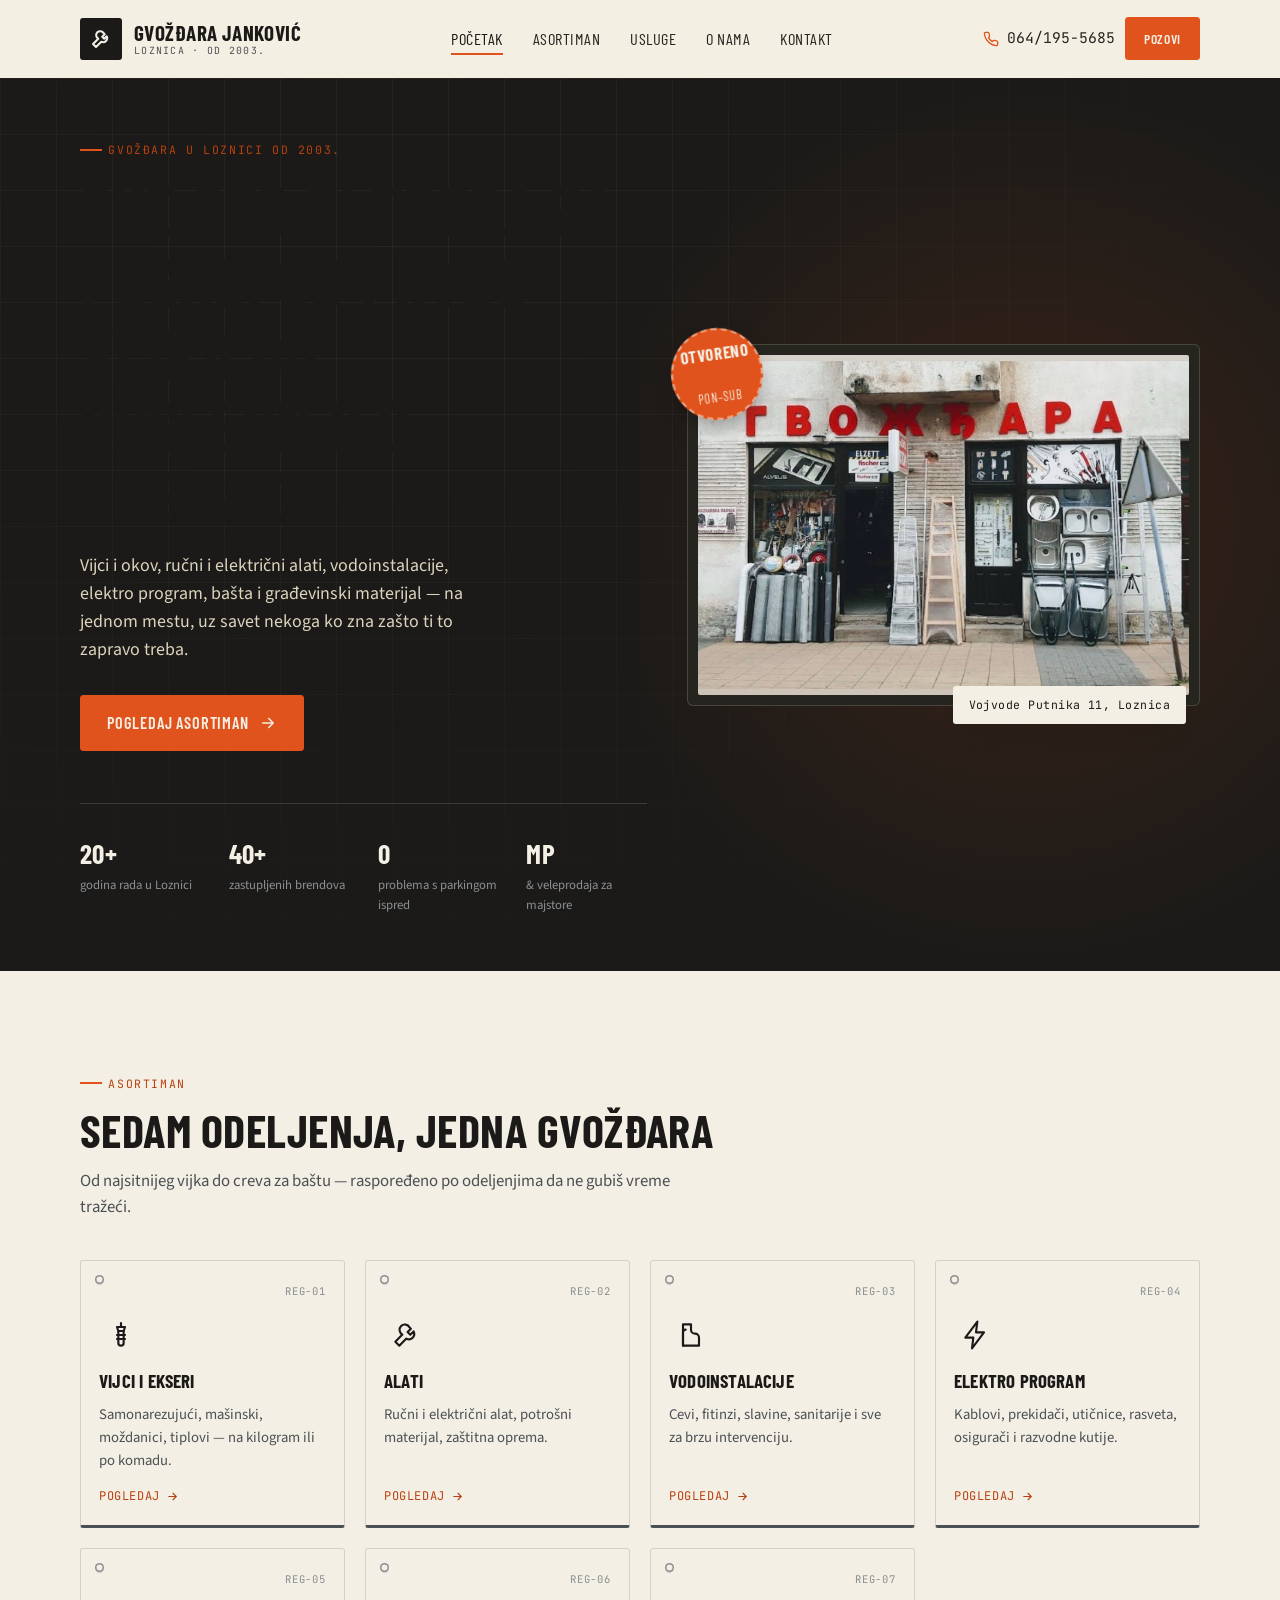
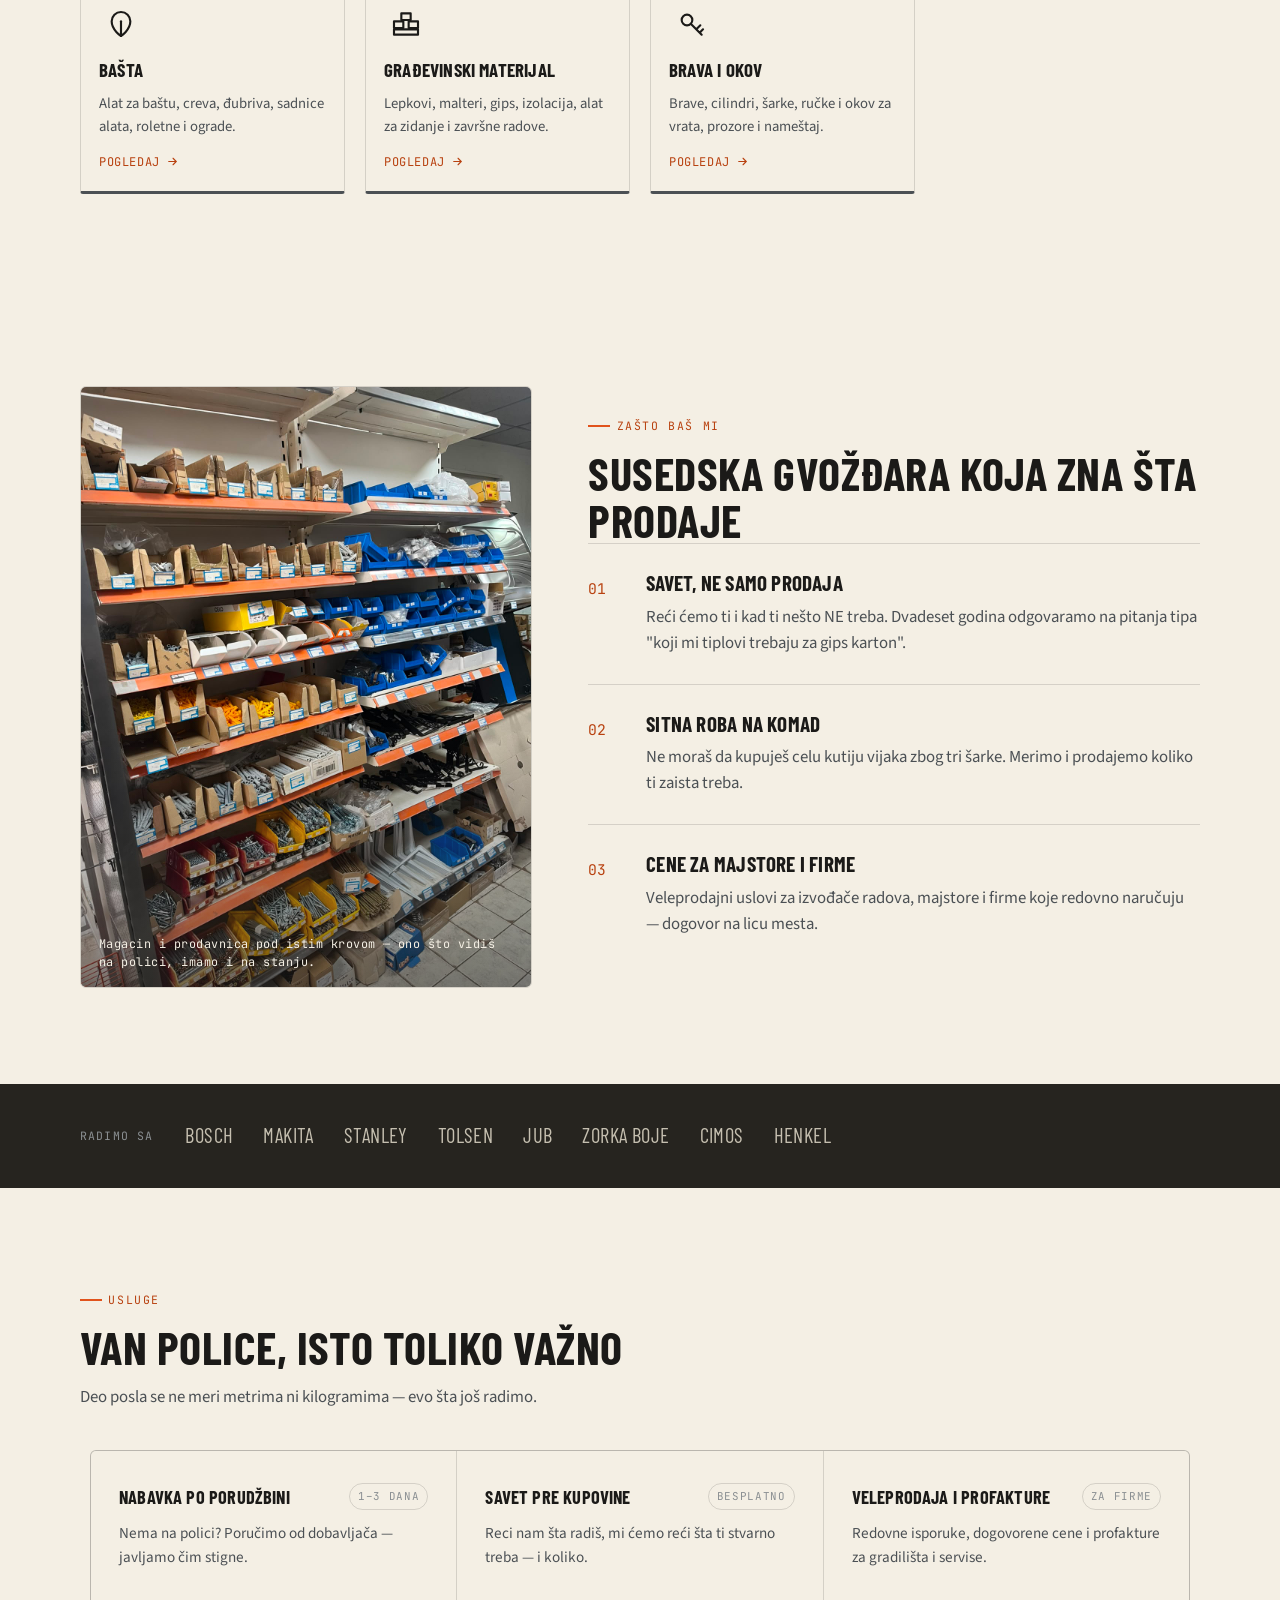
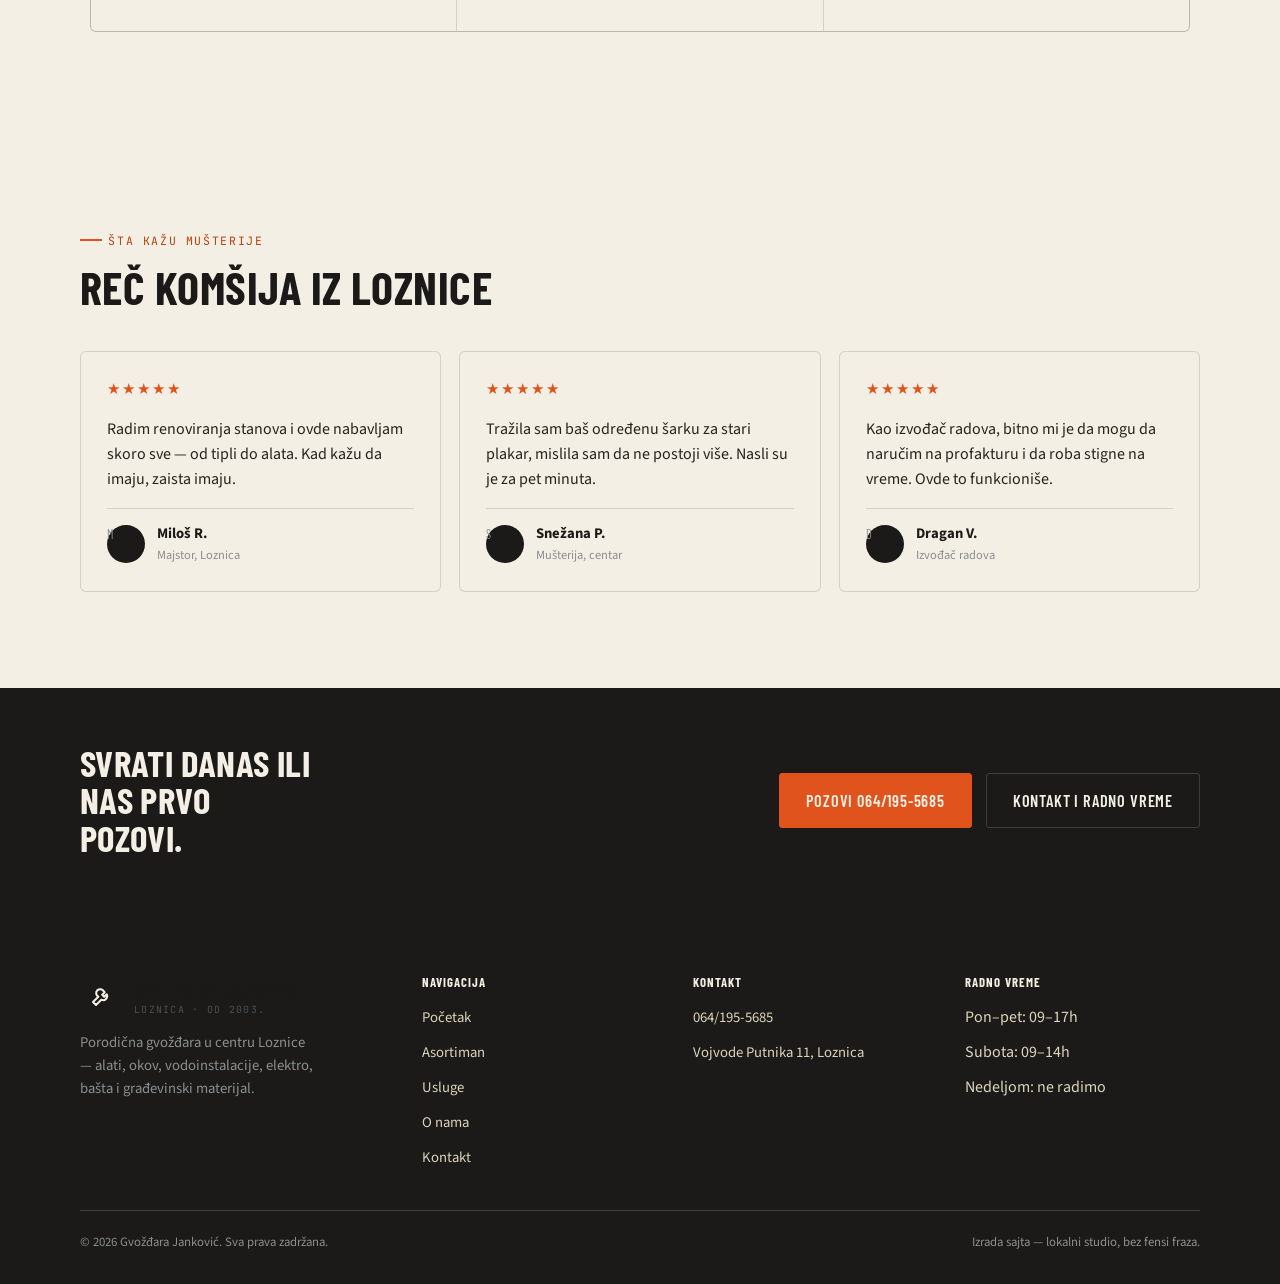
==== commit cbd44c3f: "Update site copy and photos to match the seven-department store. Co-authored-by: Cursor <cursoragent" ====
--- a/GvozdjaraKod/index.html
+++ b/GvozdjaraKod/index.html
@@ -4,13 +4,13 @@
 <meta charset="UTF-8">
 <meta name="viewport" content="width=device-width, initial-scale=1.0">
 <title>Gvožđara Janković — Alati, okov i građevinski materijal | Loznica</title>
-<meta name="description" content="Gvožđara Janković u Loznici: vijci i okov, alati, boje i lakovi, vodoinstalacije, elektro program, bašta i građevinski materijal. Preko 20 godina na Vojvode Putnika 11.">
+<meta name="description" content="Gvožđara Janković u Loznici: vijci i okov, alati, vodoinstalacije, elektro program, bašta i građevinski materijal. Preko 20 godina na Vojvode Putnika 11.">
 <link rel="canonical" href="https://gvozdjara-jankovic.rs/">
 
 <meta property="og:type" content="website">
 <meta property="og:site_name" content="Gvožđara Janković">
 <meta property="og:title" content="Gvožđara Janković — Alati, okov i građevinski materijal | Loznica">
-<meta property="og:description" content="Sve za majstore i domaćinstvo na jednom mestu — vijci, alati, boje, vodoinstalacije, elektro, bašta i građevinski materijal. Vojvode Putnika 11, Loznica.">
+<meta property="og:description" content="Sve za majstore i domaćinstvo na jednom mestu — vijci, alati, vodoinstalacije, elektro, bašta i građevinski materijal. Vojvode Putnika 11, Loznica.">
 <meta property="og:image" content="https://images.unsplash.com/photo-1632496497047-706290273235?auto=format&fit=crop&w=1200&q=80">
 <meta property="og:locale" content="sr_RS">
 <meta name="twitter:card" content="summary_large_image">
@@ -84,7 +84,7 @@
       <div class="hero-copy">
         <span class="kicker">Gvožđara u Loznici od 2003.</span>
         <h1>Sve što ti treba za posao, od prvog vijka do poslednjeg premaza.</h1>
-        <p class="hero-sub">Vijci i okov, ručni i električni alati, boje i lakovi, vodoinstalacije, elektro program, bašta i građevinski materijal — na jednom mestu, uz savet nekoga ko zna zašto ti to zapravo treba.</p>
+        <p class="hero-sub">Vijci i okov, ručni i električni alati, vodoinstalacije, elektro program, bašta i građevinski materijal — na jednom mestu, uz savet nekoga ko zna zašto ti to zapravo treba.</p>
         <div class="hero-cta">
           <a class="btn btn-primary" href="asortiman.html">
             Pogledaj asortiman
@@ -105,8 +105,7 @@
 
       <div class="hero-visual">
         <div class="hero-frame">
-          <!-- Photo: Alexander Andrews, Unsplash (unsplash.com/photos/4P6J1ns-FZo) -->
-          <img src="https://images.unsplash.com/photo-1632496497047-706290273235?auto=format&fit=crop&w=1200&q=80" alt="Razni ručni alati poređani na radnom stolu" loading="eager" width="1200" height="800">
+          <img src="../assets/SlikaNapred.jpeg" alt="Ulaz u Gvožđaru Janković u Loznici" loading="eager" width="1200" height="800">
         </div>
         <div class="hero-badge" aria-hidden="true"><strong>OTVORENO</strong>pon–sub</div>
         <div class="hero-caption">Vojvode Putnika 11, Loznica</div>
@@ -119,7 +118,7 @@
     <div class="container">
       <div class="section-head reveal">
         <span class="kicker">Asortiman</span>
-        <h2 id="cat-heading">Osam odeljenja, jedna gvožđara</h2>
+        <h2 id="cat-heading">Sedam odeljenja, jedna gvožđara</h2>
         <p>Od najsitnijeg vijka do creva za baštu — raspoređeno po odeljenjima da ne gubiš vreme tražeći.</p>
       </div>
 
@@ -145,18 +144,8 @@
           <span class="card-link">Pogledaj<svg viewBox="0 0 24 24" fill="none" stroke="currentColor" stroke-width="2" stroke-linecap="round"><path d="M5 12h14M13 6l6 6-6 6"/></svg></span>
         </a>
 
-        <a class="category-card" href="asortiman.html#boje">
+        <a class="category-card" href="asortiman.html#vodoinstalacije">
           <span class="tag-code">REG-03</span>
-          <span class="card-icon" aria-hidden="true">
-            <svg viewBox="0 0 24 24" fill="none" stroke="currentColor" stroke-width="1.6" stroke-linecap="round" stroke-linejoin="round"><rect x="4" y="4" width="7" height="7" rx="1"/><path d="M7.5 11v4"/><path d="M5 15h5a2 2 0 0 1 2 2v3H5a2 2 0 0 1-2-2v-1a2 2 0 0 1 2-2z"/></svg>
-          </span>
-          <h3>Boje i lakovi</h3>
-          <p>Zidne boje, drvolakovi, emajl, razređivači, mešanje nijansi po želji.</p>
-          <span class="card-link">Pogledaj<svg viewBox="0 0 24 24" fill="none" stroke="currentColor" stroke-width="2" stroke-linecap="round"><path d="M5 12h14M13 6l6 6-6 6"/></svg></span>
-        </a>
-
-        <a class="category-card" href="asortiman.html#vodoinstalacije">
-          <span class="tag-code">REG-04</span>
           <span class="card-icon" aria-hidden="true">
             <svg viewBox="0 0 24 24" fill="none" stroke="currentColor" stroke-width="1.6" stroke-linecap="round" stroke-linejoin="round"><path d="M6 4h6v4a3 3 0 0 0 3 3v0a3 3 0 0 1 3 3v6H6z"/><path d="M6 20V10a2 2 0 0 1 2-2"/></svg>
           </span>
@@ -166,7 +155,7 @@
         </a>
 
         <a class="category-card" href="asortiman.html#elektro">
-          <span class="tag-code">REG-05</span>
+          <span class="tag-code">REG-04</span>
           <span class="card-icon" aria-hidden="true">
             <svg viewBox="0 0 24 24" fill="none" stroke="currentColor" stroke-width="1.6" stroke-linecap="round" stroke-linejoin="round"><path d="M13 2 4 14h6l-1 8 9-12h-6l1-8z"/></svg>
           </span>
@@ -176,7 +165,7 @@
         </a>
 
         <a class="category-card" href="asortiman.html#basta">
-          <span class="tag-code">REG-06</span>
+          <span class="tag-code">REG-05</span>
           <span class="card-icon" aria-hidden="true">
             <svg viewBox="0 0 24 24" fill="none" stroke="currentColor" stroke-width="1.6" stroke-linecap="round" stroke-linejoin="round"><path d="M12 21s7-4.5 7-11a7 7 0 0 0-14 0c0 6.5 7 11 7 11z"/><path d="M12 21V10"/></svg>
           </span>
@@ -186,7 +175,7 @@
         </a>
 
         <a class="category-card" href="asortiman.html#gradjevinski">
-          <span class="tag-code">REG-07</span>
+          <span class="tag-code">REG-06</span>
           <span class="card-icon" aria-hidden="true">
             <svg viewBox="0 0 24 24" fill="none" stroke="currentColor" stroke-width="1.6" stroke-linecap="round" stroke-linejoin="round"><rect x="3" y="10" width="7" height="5"/><rect x="14" y="10" width="7" height="5"/><rect x="8.5" y="4" width="7" height="5"/><rect x="3" y="16" width="18" height="4"/></svg>
           </span>
@@ -196,7 +185,7 @@
         </a>
 
         <a class="category-card" href="asortiman.html#brava">
-          <span class="tag-code">REG-08</span>
+          <span class="tag-code">REG-07</span>
           <span class="card-icon" aria-hidden="true">
             <svg viewBox="0 0 24 24" fill="none" stroke="currentColor" stroke-width="1.6" stroke-linecap="round" stroke-linejoin="round"><circle cx="9" cy="9" r="4"/><path d="M12 12 20 20M16 16l3-3M18.5 18.5 21 16"/></svg>
           </span>
@@ -213,8 +202,7 @@
   <section aria-labelledby="why-heading">
     <div class="container why-split">
       <figure class="why-photo reveal">
-        <!-- Photo: Hannah Shedrow, Unsplash (unsplash.com/photos/IVEvcdC61D8) -->
-        <img src="https://images.unsplash.com/photo-1690986469727-1ed8bcdf6384?auto=format&fit=crop&w=1000&q=80" alt="Uredne police sa robom u magacinskom prostoru" loading="lazy" width="1000" height="1250">
+        <img src="../assets/inventar2.jpeg" alt="Uredne police sa robom u magacinskom prostoru" loading="lazy" width="1000" height="1250">
         <figcaption>Magacin i prodavnica pod istim krovom — ono što vidiš na polici, imamo i na stanju.</figcaption>
       </figure>
 
@@ -241,13 +229,6 @@
           <div>
             <h3>Cene za majstore i firme</h3>
             <p>Veleprodajni uslovi za izvođače radova, majstore i firme koje redovno naručuju — dogovor na licu mesta.</p>
-          </div>
-        </div>
-        <div class="why-item">
-          <span class="why-num">04</span>
-          <div>
-            <h3>Parking ispred vrata</h3>
-            <p>Utovar materijala bez teglenja preko pola grada — staneš, natovariš, kreneš.</p>
           </div>
         </div>
       </div>
@@ -280,28 +261,7 @@
         <p>Deo posla se ne meri metrima ni kilogramima — evo šta još radimo.</p>
       </div>
 
-      <div class="service-list reveal">
-        <article class="service-item">
-          <div class="service-top">
-            <h3>Sečenje i rezanje</h3>
-            <span class="service-tag">Odmah</span>
-          </div>
-          <p>Sečemo staklo, pleksiglas, cevi i profile po meri, dok čekaš.</p>
-        </article>
-        <article class="service-item">
-          <div class="service-top">
-            <h3>Mešanje boja po nijansi</h3>
-            <span class="service-tag">Kolorimetar</span>
-          </div>
-          <p>Doneseš uzorak ili šifru — namešamo tačnu nijansu na licu mesta.</p>
-        </article>
-        <article class="service-item">
-          <div class="service-top">
-            <h3>Izrada ključeva</h3>
-            <span class="service-tag">Sačekaj</span>
-          </div>
-          <p>Standardni i sigurnosni ključevi, uključujući i starije tipove brava.</p>
-        </article>
+      <div class="service-list service-list-three reveal">
         <article class="service-item">
           <div class="service-top">
             <h3>Nabavka po porudžbini</h3>
@@ -338,7 +298,7 @@
       <div class="testimonial-grid reveal-stagger">
         <article class="testimonial">
           <div class="stars" aria-hidden="true">★★★★★</div>
-          <p class="quote">Radim renoviranja stanova i ovde nabavljam skoro sve — od tipli do boje. Kad kažu da imaju, zaista imaju.</p>
+          <p class="quote">Radim renoviranja stanova i ovde nabavljam skoro sve — od tipli do alata. Kad kažu da imaju, zaista imaju.</p>
           <div class="who">
             <span class="who-avatar" aria-hidden="true">M</span>
             <div><strong>Miloš R.</strong><span>Majstor, Loznica</span></div>
@@ -390,7 +350,7 @@
             <span>Loznica · od 2003.</span>
           </span>
         </a>
-        <p>Porodična gvožđara u centru Loznice — alati, okov, boje, vodoinstalacije, elektro, bašta i građevinski materijal.</p>
+        <p>Porodična gvožđara u centru Loznice — alati, okov, vodoinstalacije, elektro, bašta i građevinski materijal.</p>
       </div>
 
       <div class="footer-col">
--- a/GvozdjaraKod/styles.css
+++ b/GvozdjaraKod/styles.css
@@ -618,21 +618,21 @@
 
 .why-item{
   display:flex;
-  gap:16px;
-  padding:22px 0;
+  gap:20px;
+  padding:28px 0;
   border-top:1px solid var(--line);
 }
-.why-item:first-child{border-top:0;padding-top:0;}
+.why-item:first-child{border-top:0;padding-top:8px;}
 .why-num{
   font-family:var(--font-mono);
-  font-size:.8rem;
+  font-size:.92rem;
   color:var(--accent-dark);
-  padding-top:4px;
+  padding-top:6px;
   flex:none;
-  width:34px;
-}
-.why-item h3{font-size:1.12rem;margin-bottom:6px;}
-.why-item p{color:var(--steel-dark);font-size:.95rem;}
+  width:38px;
+}
+.why-item h3{font-size:1.32rem;margin-bottom:10px;}
+.why-item p{color:var(--steel-dark);font-size:1.05rem;line-height:1.55;}
 
 /* =========================================================
    BRANDS ROW
@@ -684,12 +684,21 @@
   overflow:hidden;
 }
 @media(min-width:760px){ .service-list{grid-template-columns:repeat(2,1fr);} }
+.service-list-three{
+  max-width:1100px;
+  margin-left:auto;
+  margin-right:auto;
+}
+@media(min-width:760px){
+  .service-list-three{grid-template-columns:repeat(3,1fr);}
+}
 .service-item{
   background:var(--paper);
-  padding:28px;
+  padding:32px 28px 30px;
   display:flex;
   flex-direction:column;
-  gap:10px;
+  gap:12px;
+  min-height:180px;
   transition:background-color .2s var(--ease-out);
 }
 .service-item:hover{background:var(--paper-dim);}
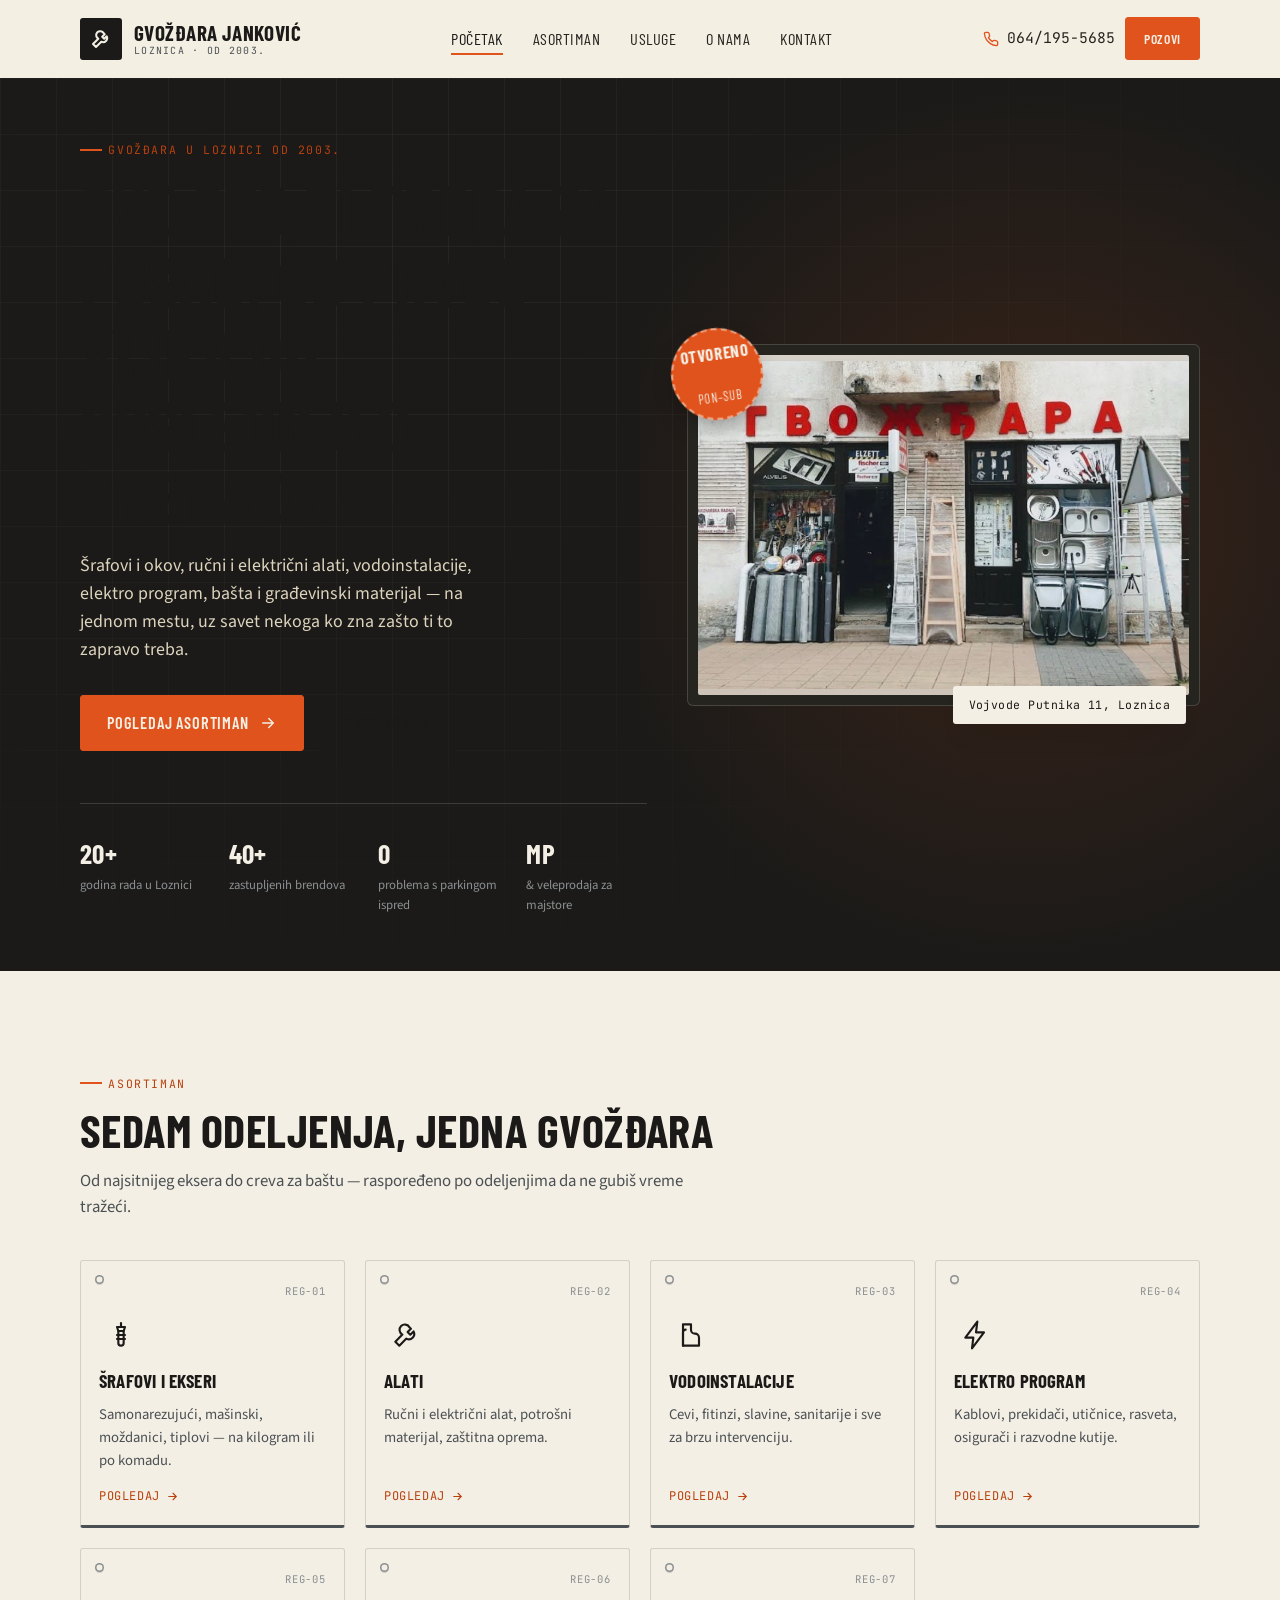
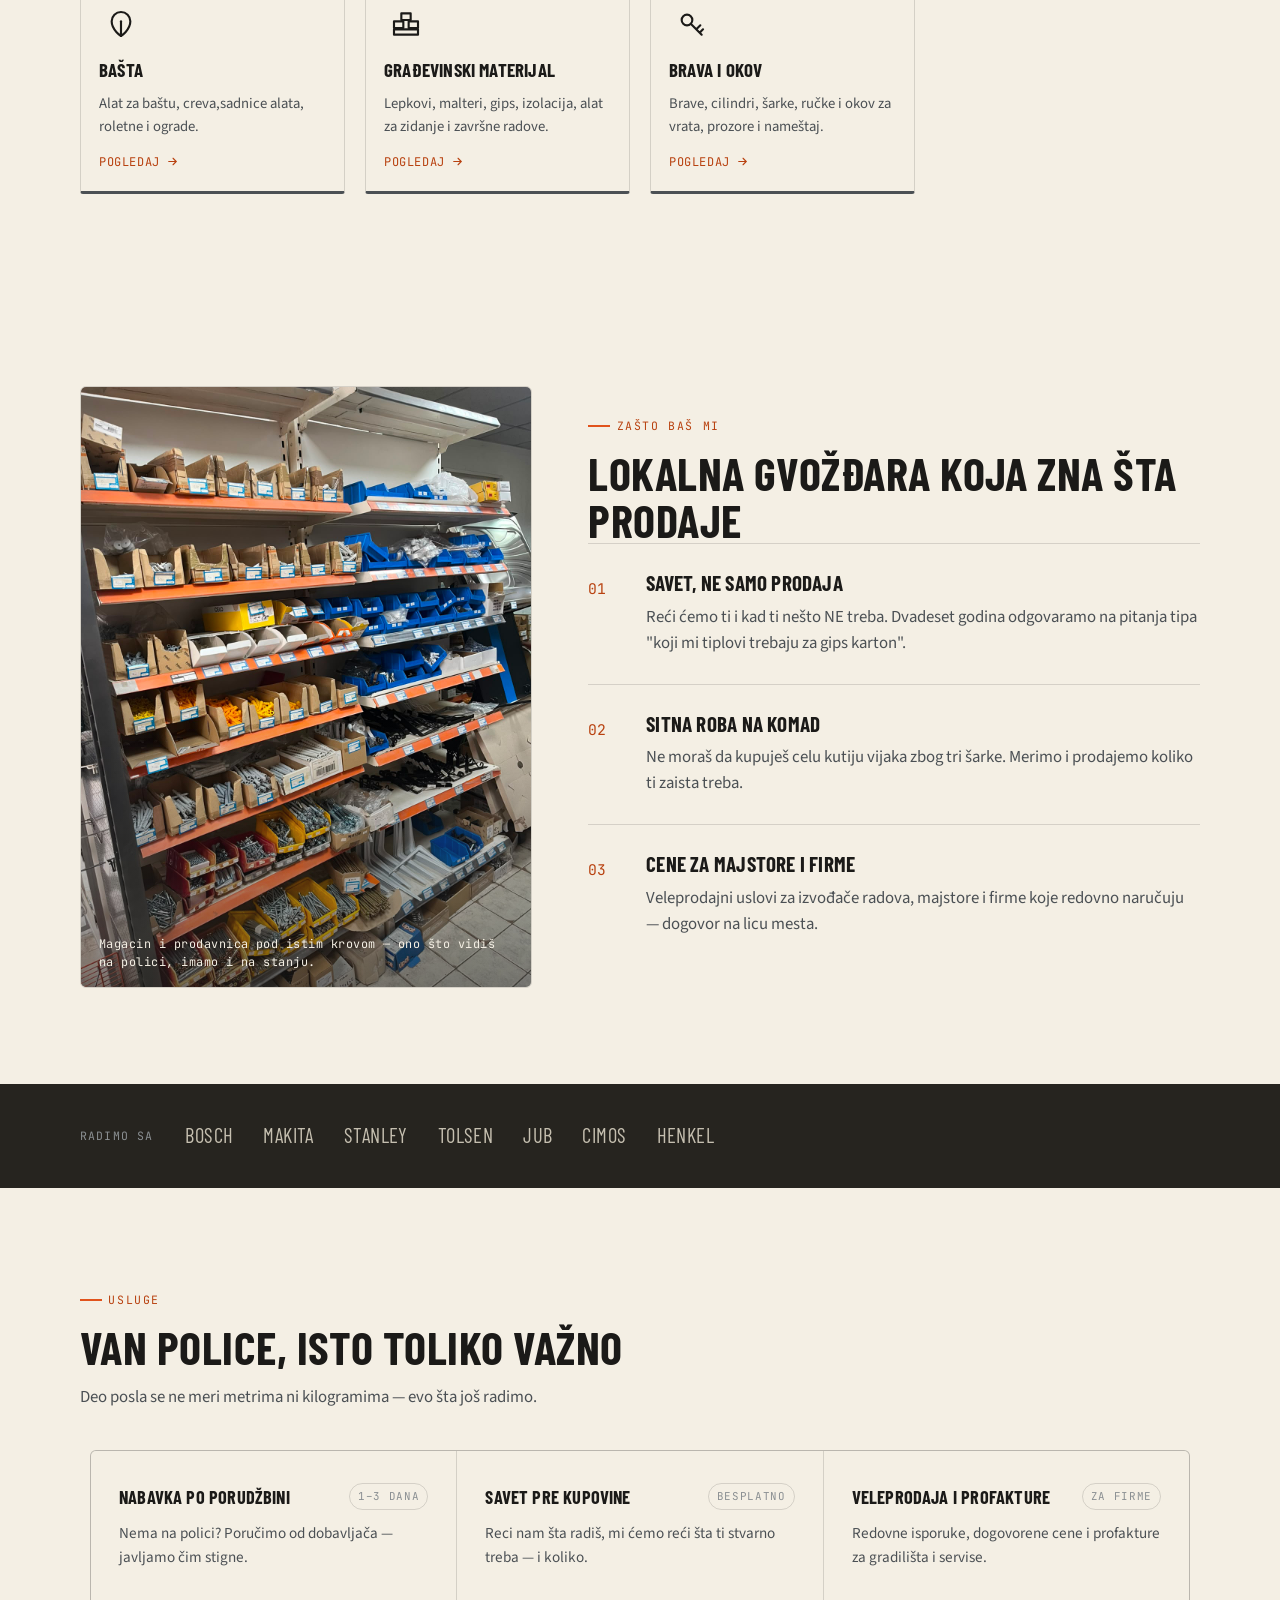
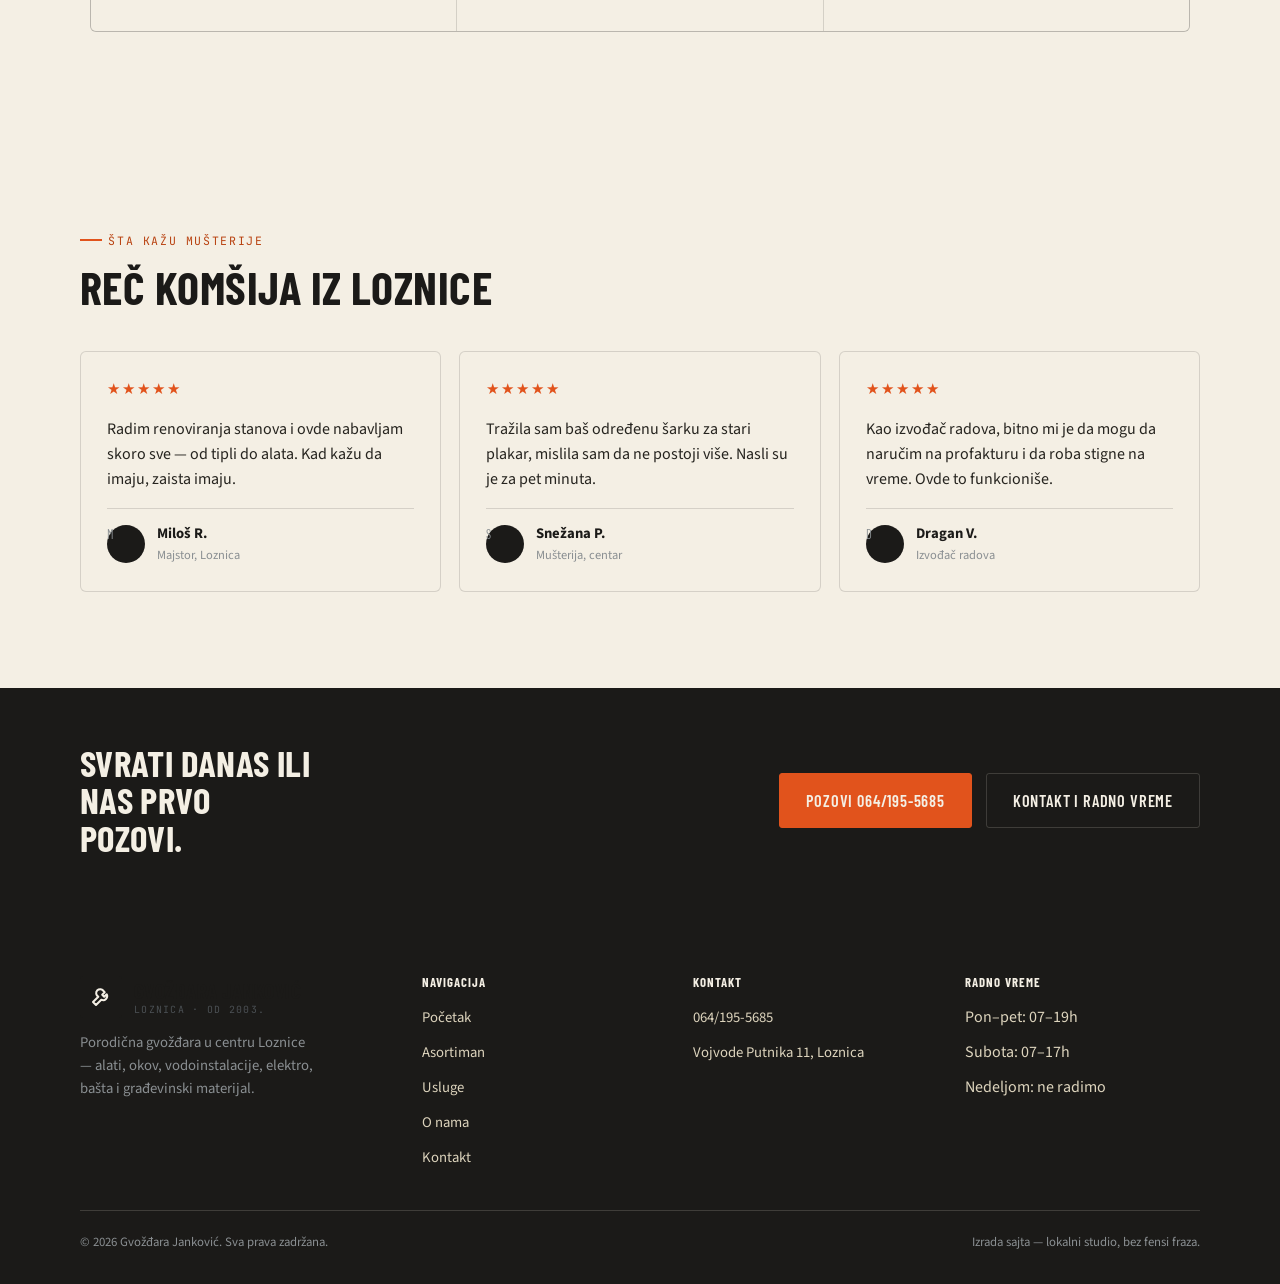
==== commit 5058dc41: "Izmene teksta na sajtu" ====
--- a/GvozdjaraKod/index.html
+++ b/GvozdjaraKod/index.html
@@ -84,7 +84,7 @@
       <div class="hero-copy">
         <span class="kicker">Gvožđara u Loznici od 2003.</span>
         <h1>Sve što ti treba za posao, od prvog vijka do poslednjeg premaza.</h1>
-        <p class="hero-sub">Vijci i okov, ručni i električni alati, vodoinstalacije, elektro program, bašta i građevinski materijal — na jednom mestu, uz savet nekoga ko zna zašto ti to zapravo treba.</p>
+        <p class="hero-sub">Šrafovi i okov, ručni i električni alati, vodoinstalacije, elektro program, bašta i građevinski materijal — na jednom mestu, uz savet nekoga ko zna zašto ti to zapravo treba.</p>
         <div class="hero-cta">
           <a class="btn btn-primary" href="asortiman.html">
             Pogledaj asortiman
@@ -119,7 +119,7 @@
       <div class="section-head reveal">
         <span class="kicker">Asortiman</span>
         <h2 id="cat-heading">Sedam odeljenja, jedna gvožđara</h2>
-        <p>Od najsitnijeg vijka do creva za baštu — raspoređeno po odeljenjima da ne gubiš vreme tražeći.</p>
+        <p>Od najsitnijeg eksera do creva za baštu — raspoređeno po odeljenjima da ne gubiš vreme tražeći.</p>
       </div>
 
       <div class="category-grid reveal-stagger">
@@ -129,7 +129,7 @@
           <span class="card-icon" aria-hidden="true">
             <svg viewBox="0 0 24 24" fill="none" stroke="currentColor" stroke-width="1.6" stroke-linecap="round" stroke-linejoin="round"><path d="M12 3v3M9 6h6l-1 3H10L9 6z"/><path d="M10 9v9a2 2 0 0 0 4 0V9"/><path d="M9 15h6M9 12h6"/></svg>
           </span>
-          <h3>Vijci i ekseri</h3>
+          <h3>Šrafovi i ekseri</h3>
           <p>Samonarezujući, mašinski, moždanici, tiplovi — na kilogram ili po komadu.</p>
           <span class="card-link">Pogledaj<svg viewBox="0 0 24 24" fill="none" stroke="currentColor" stroke-width="2" stroke-linecap="round"><path d="M5 12h14M13 6l6 6-6 6"/></svg></span>
         </a>
@@ -170,7 +170,7 @@
             <svg viewBox="0 0 24 24" fill="none" stroke="currentColor" stroke-width="1.6" stroke-linecap="round" stroke-linejoin="round"><path d="M12 21s7-4.5 7-11a7 7 0 0 0-14 0c0 6.5 7 11 7 11z"/><path d="M12 21V10"/></svg>
           </span>
           <h3>Bašta</h3>
-          <p>Alat za baštu, creva, đubriva, sadnice alata, roletne i ograde.</p>
+          <p>Alat za baštu, creva,sadnice alata, roletne i ograde.</p>
           <span class="card-link">Pogledaj<svg viewBox="0 0 24 24" fill="none" stroke="currentColor" stroke-width="2" stroke-linecap="round"><path d="M5 12h14M13 6l6 6-6 6"/></svg></span>
         </a>
 
@@ -208,7 +208,7 @@
 
       <div class="reveal">
         <span class="kicker">Zašto baš mi</span>
-        <h2 id="why-heading">Susedska gvožđara koja zna šta prodaje</h2>
+        <h2 id="why-heading">Lokalna gvožđara koja zna šta prodaje</h2>
 
         <div class="why-item">
           <span class="why-num">01</span>
@@ -245,7 +245,6 @@
         <li>Stanley</li>
         <li>Tolsen</li>
         <li>Jub</li>
-        <li>Zorka Boje</li>
         <li>Cimos</li>
         <li>Henkel</li>
       </ul>
@@ -375,8 +374,8 @@
       <div class="footer-col">
         <h4>Radno vreme</h4>
         <ul>
-          <li>Pon–pet: 09–17h</li>
-          <li>Subota: 09–14h</li>
+          <li>Pon–pet: 07–19h</li>
+          <li>Subota: 07–17h</li>
           <li>Nedeljom: ne radimo</li>
         </ul>
       </div>
